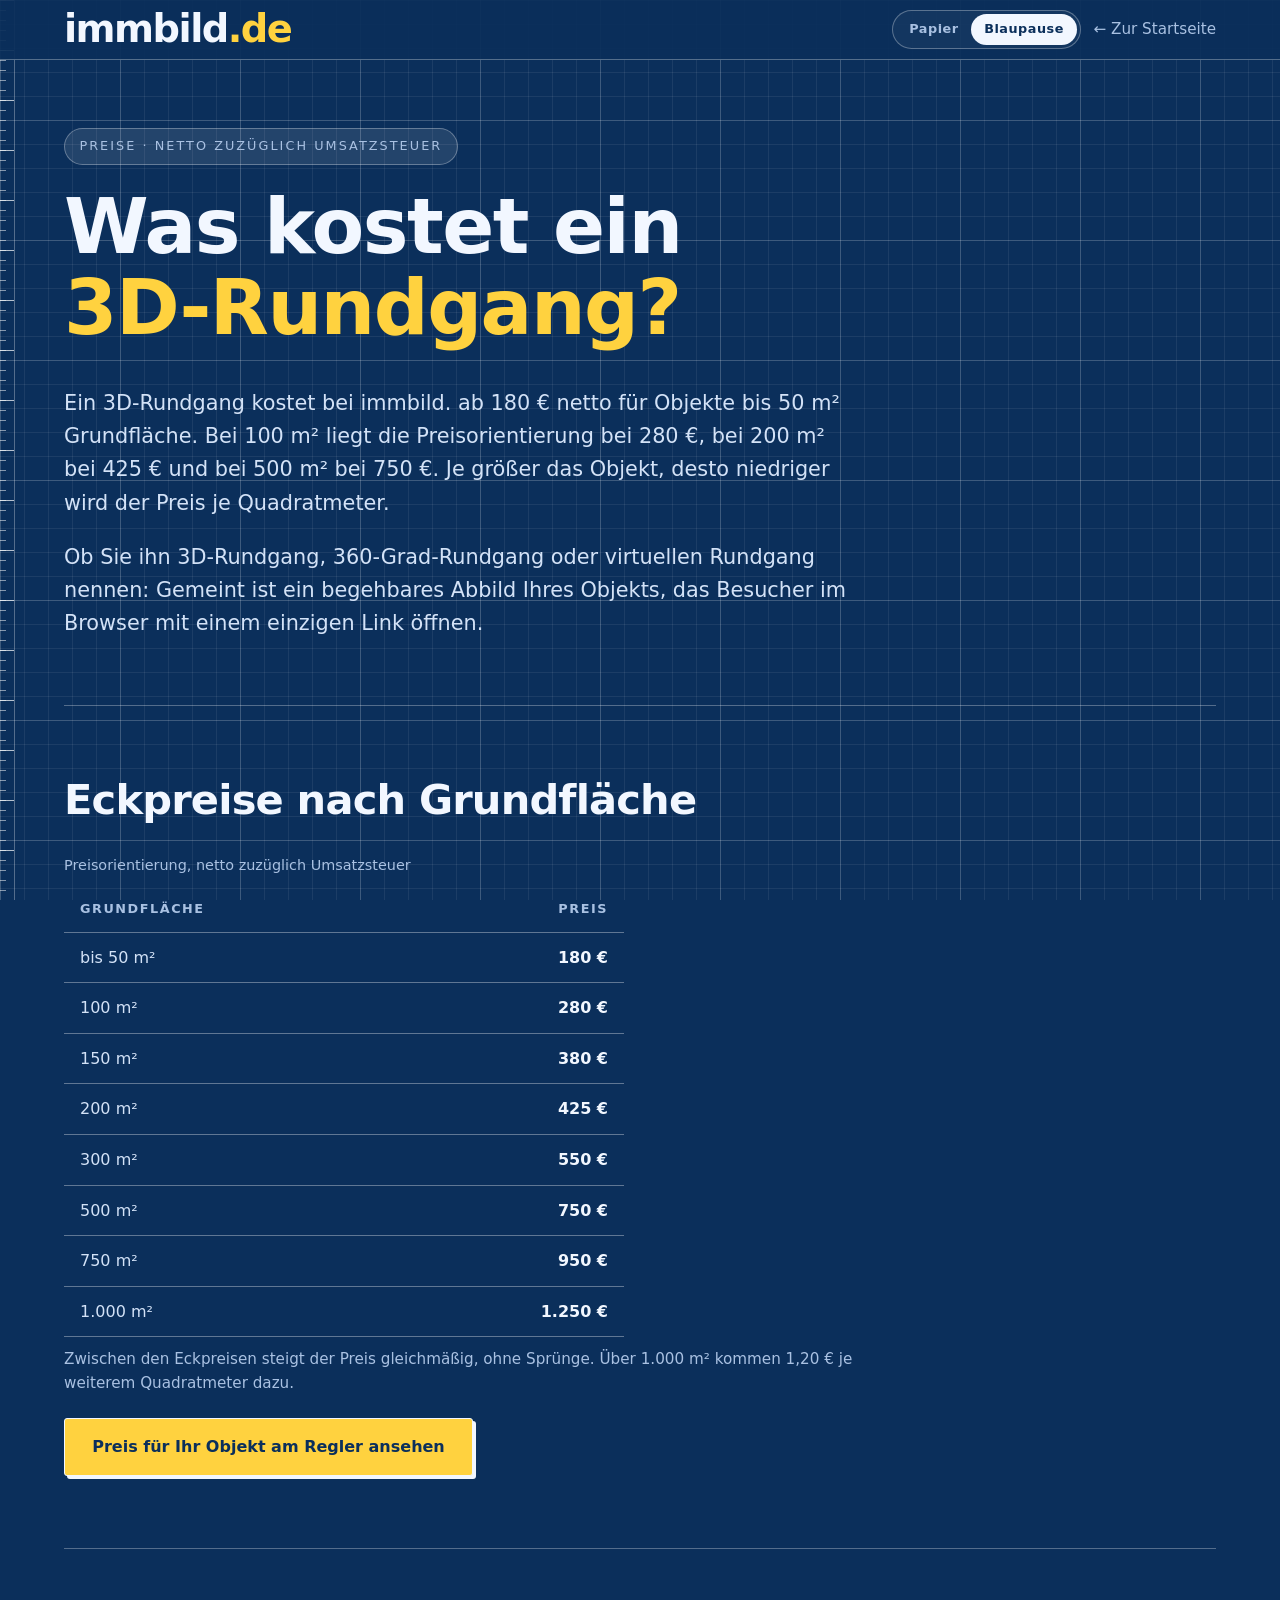
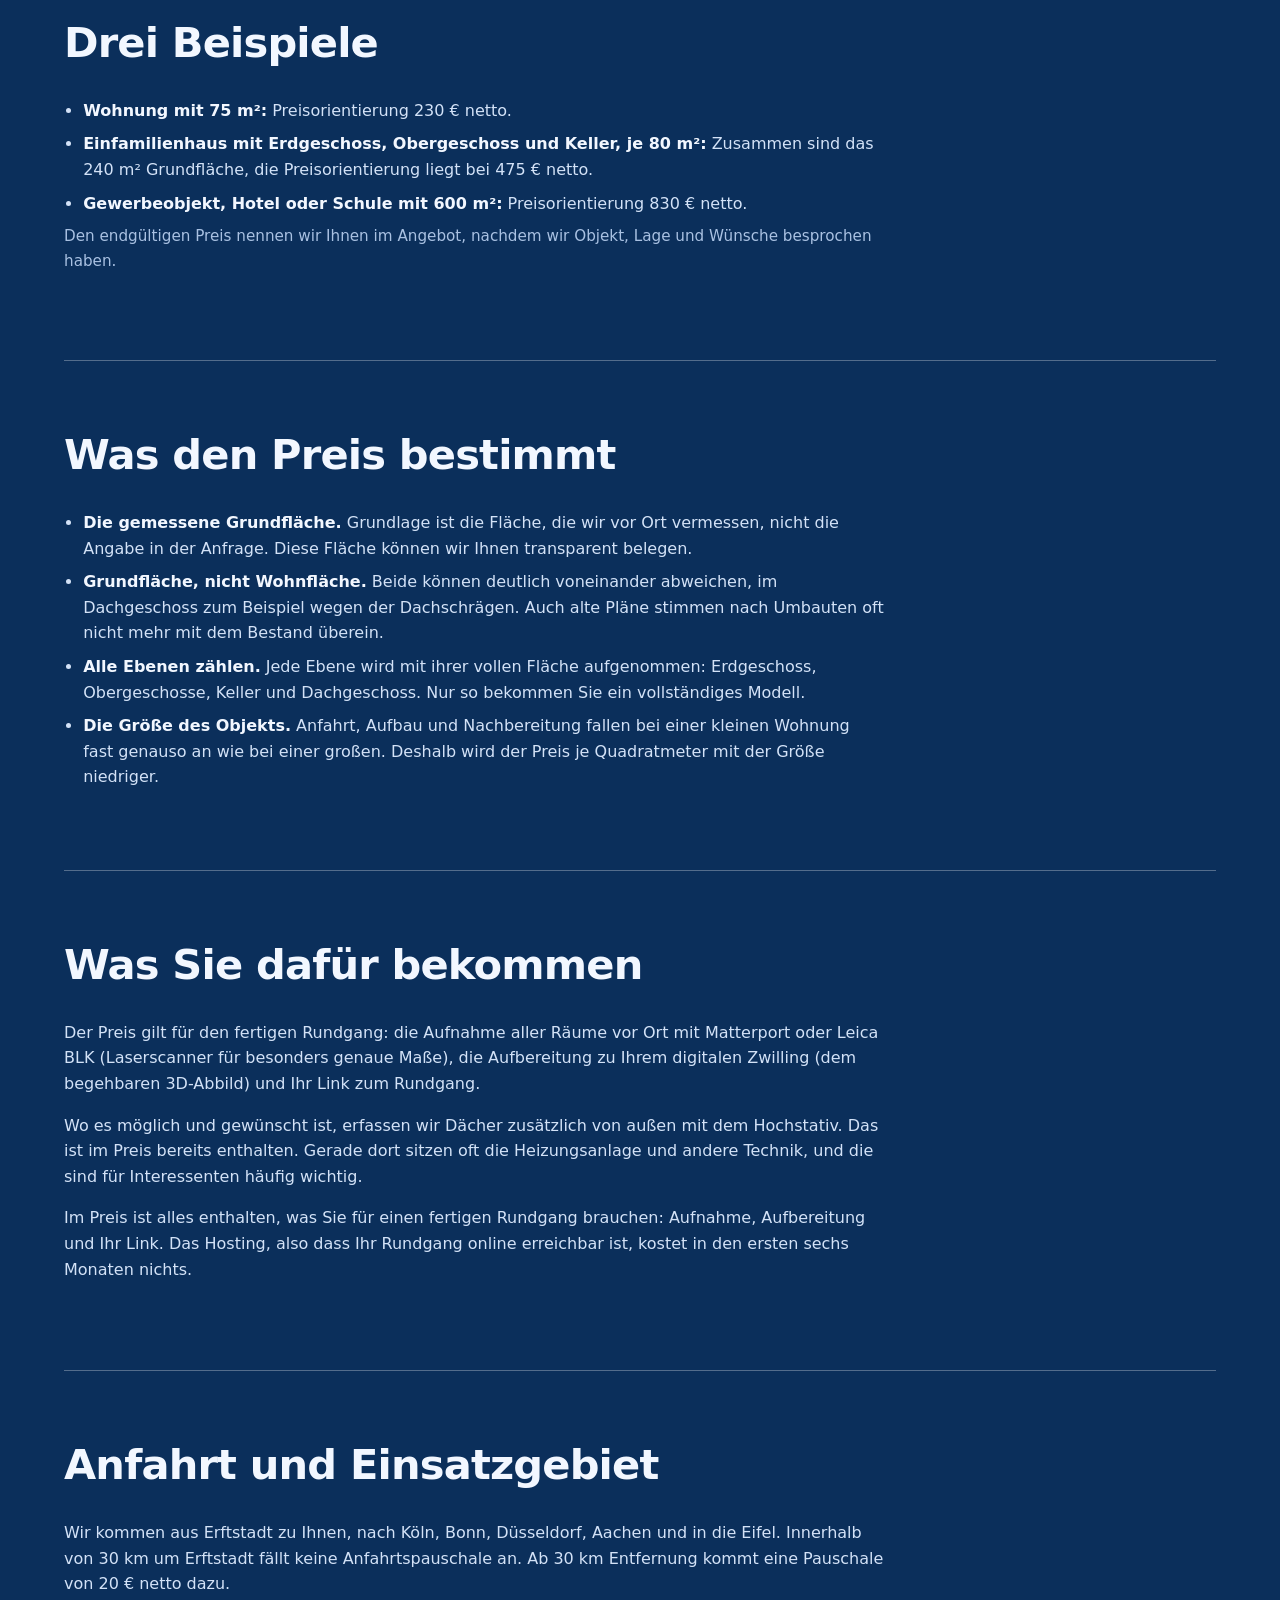
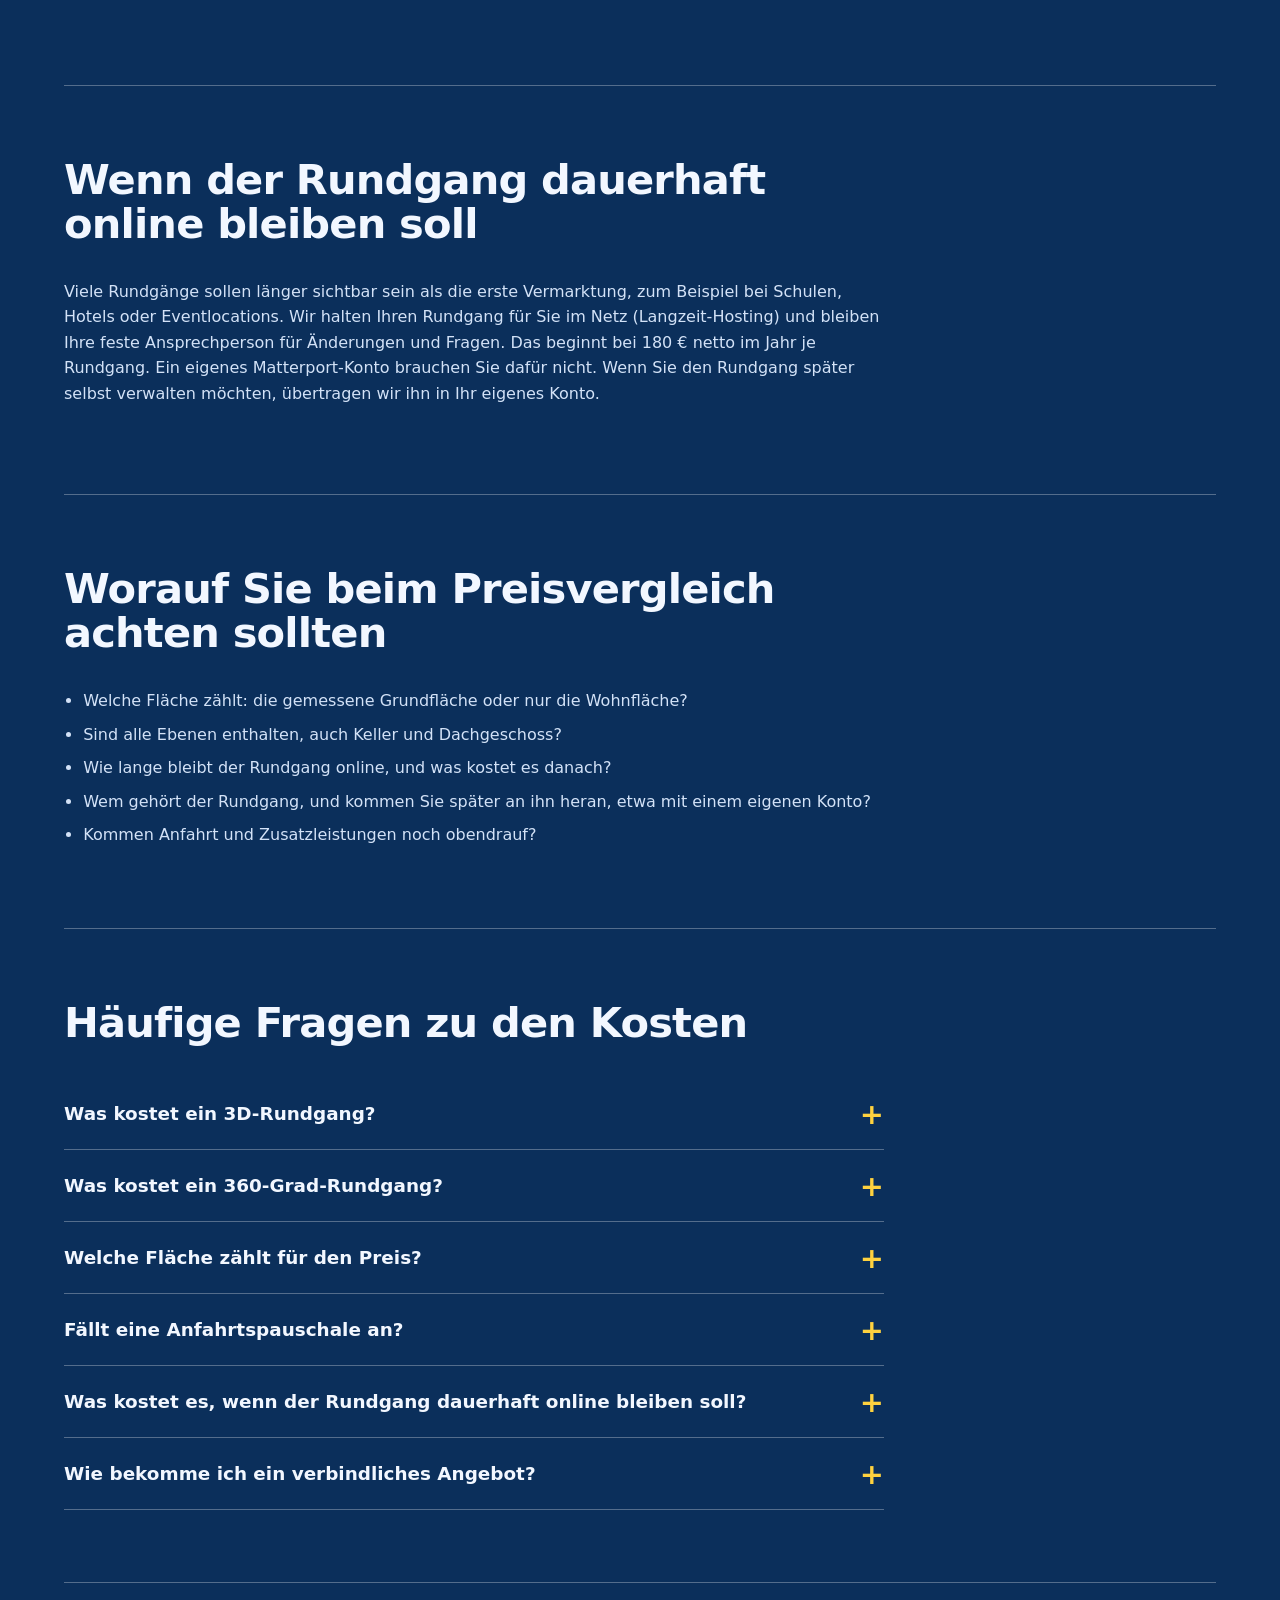
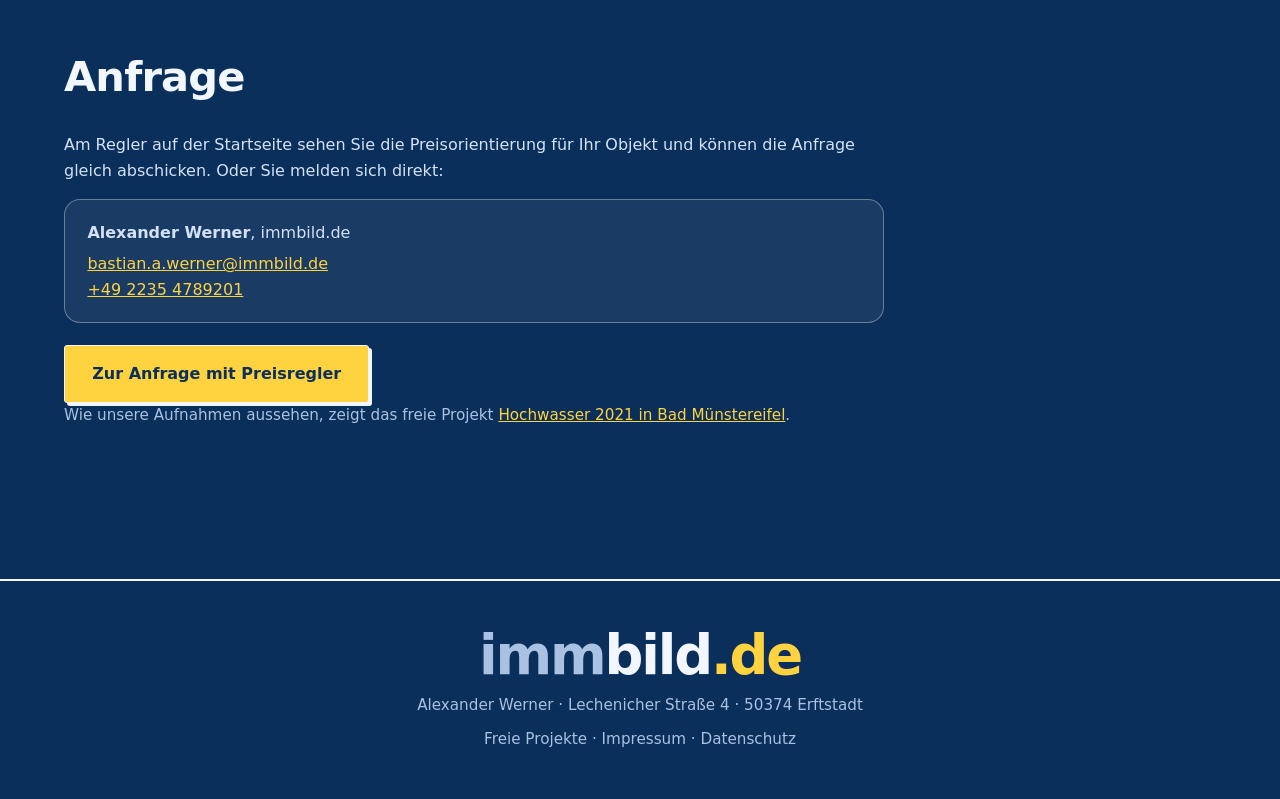
==== 3d-rundgang-kosten/index.html @ 6e01fde7 "Neue Seite: 3D-Rundgang Kosten [skip netlify]" ====
<!DOCTYPE html>
<html lang="de">
<head>
  <meta charset="utf-8">
  <meta name="viewport" content="width=device-width, initial-scale=1, viewport-fit=cover">
  <title>3D-Rundgang Kosten: Preise ab 180 € netto | immbild.</title>
  <meta name="description" content="Was kostet ein 3D-Rundgang? Preise ab 180 € netto für Objekte bis 50 m², Eckpreise bis 1.000 m², Anfahrt und Hosting. immbild. aus Erftstadt.">
  <meta name="theme-color" content="#f3f0e6">
  <link rel="canonical" href="https://immbild.de/3d-rundgang-kosten/">
  <meta property="og:url" content="https://immbild.de/3d-rundgang-kosten/">
  <meta property="og:title" content="immbild. – Was kostet ein 3D-Rundgang?">
  <meta property="og:description" content="Preise ab 180 € netto für Objekte bis 50 m², Eckpreise bis 1.000 m², Anfahrt und Hosting. immbild. aus Erftstadt.">
  <meta property="og:type" content="website">
  <meta property="og:locale" content="de_DE">
  <meta property="og:site_name" content="immbild.">
  <meta property="og:image" content="https://immbild.de/og-startseite.png">
  <meta property="og:image:width" content="1200">
  <meta property="og:image:height" content="630">
  <meta property="og:image:alt" content="immbild.de: Was kostet ein 3D-Rundgang? Preise und Eckpreise im Überblick">
  <meta name="twitter:card" content="summary_large_image">
  <meta name="twitter:title" content="immbild. – Was kostet ein 3D-Rundgang?">
  <meta name="twitter:description" content="Preise ab 180 € netto für Objekte bis 50 m², Eckpreise bis 1.000 m², Anfahrt und Hosting. immbild. aus Erftstadt.">
  <meta name="twitter:image" content="https://immbild.de/og-startseite.png">
  <link rel="icon" href="data:image/svg+xml,%3Csvg xmlns='http://www.w3.org/2000/svg' viewBox='0 0 32 32'%3E%3Crect width='32' height='32' rx='8' fill='%2307080a'/%3E%3Ccircle cx='16' cy='16' r='9' fill='none' stroke='%23f1d252' stroke-width='3'/%3E%3Cpath d='M16 10v6h5' fill='none' stroke='%23f1d252' stroke-width='3' stroke-linecap='round'/%3E%3C/svg%3E">
  <script>
/* Darstellung: tagsüber Papier, nachts Blaupause (nach der Sonne über Erftstadt), außer man hat selbst gewählt (gilt für diesen Besuch) */
(function(){var R=document.documentElement,S=null,mem=null;try{S=window.sessionStorage;S.getItem('look');}catch(e){S=null;}
function get(){var v=null;try{v=S?S.getItem('look'):mem;}catch(e){v=mem;}return(v==='papier'||v==='blaupause')?v:null;}
function set(v){mem=v;try{if(S)S.setItem('look',v);}catch(e){}}
function sun(d){d=d||new Date();var r=Math.PI/180,lat=50.83*r,lng=6.8,
n=Math.floor((Date.UTC(d.getUTCFullYear(),d.getUTCMonth(),d.getUTCDate())-Date.UTC(d.getUTCFullYear(),0,0))/864e5),g=2*Math.PI/365*(n-1),
eq=229.18*(0.000075+0.001868*Math.cos(g)-0.032077*Math.sin(g)-0.014615*Math.cos(2*g)-0.040849*Math.sin(2*g)),
dc=0.006918-0.399912*Math.cos(g)+0.070257*Math.sin(g)-0.006758*Math.cos(2*g)+0.000907*Math.sin(2*g)-0.002697*Math.cos(3*g)+0.00148*Math.sin(3*g),
ha=Math.acos(Math.cos(90.833*r)/(Math.cos(lat)*Math.cos(dc))-Math.tan(lat)*Math.tan(dc))/r,
noon=720-4*lng-eq,m=d.getUTCHours()*60+d.getUTCMinutes()+d.getUTCSeconds()/60;
return(m>=noon-4*ha&&m<noon+4*ha)?'papier':'blaupause';}
var q=new URLSearchParams(location.search).get('look');if(q==='nacht')q='blaupause';
if(q==='auto'){mem=null;try{if(S)S.removeItem('look');}catch(e){}}else if(q==='papier'||q==='blaupause')set(q);
window.immLook={sun:sun,manual:get,set:set};
R.dataset.look=get()||sun();})();
</script>
  <link rel="stylesheet" href="/style.css">
  <link rel="stylesheet" href="/freie-projekte/freie-projekte.css">
  <style>
    /* Kostenseite: Preistabelle, Beispiele */
    .kosten-table { width: 100%; max-width: 560px; border-collapse: collapse; margin: 1.2rem 0 .6rem; font-variant-numeric: tabular-nums; }
    .kosten-table caption { text-align: left; color: var(--muted); font-size: .9rem; padding-bottom: .6rem; }
    .kosten-table th, .kosten-table td { text-align: left; padding: .75rem 1rem; border-bottom: 1px solid var(--line); }
    .kosten-table thead th { color: var(--muted); font-size: .8rem; text-transform: uppercase; letter-spacing: .12em; font-weight: 600; }
    .kosten-table td:last-child, .kosten-table th:last-child { text-align: right; }
    .kosten-table tbody td:last-child { color: var(--ink); font-weight: 700; }
    .kosten-table tbody td:first-child { color: var(--text-2); }
    .fp-intro h1 .grad { white-space: nowrap; }
    .kosten-note { color: var(--muted) !important; font-size: .95rem; }
    .kosten-list { padding-left: 1.2rem; margin: .4rem 0 0; }
    .kosten-list li { margin: .5rem 0; }
    .kosten-list b { color: var(--ink); }
    .kosten-cta { display: flex; flex-wrap: wrap; gap: .8rem; margin: 1.4rem 0 0; }
    .fp-section .faq { max-width: 820px; }
    .fp-section .faq details p { color: var(--text-2); }
    html[data-look] .kosten-table th, html[data-look] .kosten-table td { border-color: rgba(var(--fg-rgb), .35); }
  </style>
  <script type="application/ld+json">
  {
    "@context": "https://schema.org",
    "@type": "Service",
    "name": "3D-Rundgang (Matterport, Leica BLK)",
    "serviceType": "3D-Rundgang",
    "provider": { "@id": "https://immbild.de/#firma" },
    "areaServed": ["Erftstadt", "Köln", "Bonn", "Düsseldorf", "Aachen", "Rhein-Erft-Kreis", "Kreis Euskirchen", "Eifel"],
    "offers": {
      "@type": "Offer",
      "priceCurrency": "EUR",
      "description": "Ab 180 € netto für Objekte bis 50 m² Grundfläche, Eckpreis 1.250 € bei 1.000 m²",
      "priceSpecification": {
        "@type": "PriceSpecification",
        "minPrice": 180,
        "priceCurrency": "EUR",
        "valueAddedTaxIncluded": false
      }
    }
  }
  </script>
</head>
<body>
<a class="skip" href="#main">Zum Inhalt springen</a>
<header class="site-header scrolled fp-header">
  <a class="logo" href="/" aria-label="immbild.de Startseite">imm<b>bild</b><i>.de</i></a>
  <div class="look" role="group" aria-label="Darstellung" title="Tagsüber Papier, nachts Blaupause – automatisch, bis Sie selbst wählen">
    <button type="button" data-look="papier" aria-pressed="true">Papier</button>
    <button type="button" data-look="blaupause" aria-pressed="false">Blaupause</button>
  </div>
  <a class="fp-back" href="/" aria-label="Zur Startseite">← <span>Zur Startseite</span></a>
</header>
<main id="main" class="fp-main">
  <div class="fp-intro">
    <p class="fp-badge">Preise · netto zuzüglich Umsatzsteuer</p>
    <h1>Was kostet ein <span class="grad">3D-Rundgang?</span></h1>
    <p class="fp-lead">Ein 3D-Rundgang kostet bei immbild. ab 180&nbsp;€ netto für Objekte bis 50&nbsp;m² Grundfläche. Bei 100&nbsp;m² liegt die Preisorientierung bei 280&nbsp;€, bei 200&nbsp;m² bei 425&nbsp;€ und bei 500&nbsp;m² bei 750&nbsp;€. Je größer das Objekt, desto niedriger wird der Preis je Quadratmeter.</p>
    <p class="fp-lead">Ob Sie ihn 3D-Rundgang, 360-Grad-Rundgang oder virtuellen Rundgang nennen: Gemeint ist ein begehbares Abbild Ihres Objekts, das Besucher im Browser mit einem einzigen Link öffnen.</p>
  </div>

  <section class="fp-section" aria-labelledby="h-eckpreise">
    <h2 id="h-eckpreise">Eckpreise nach Grundfläche</h2>
    <table class="kosten-table">
      <caption>Preisorientierung, netto zuzüglich Umsatzsteuer</caption>
      <thead><tr><th scope="col">Grundfläche</th><th scope="col">Preis</th></tr></thead>
      <tbody>
        <tr><td>bis 50&nbsp;m²</td><td>180&nbsp;€</td></tr>
        <tr><td>100&nbsp;m²</td><td>280&nbsp;€</td></tr>
        <tr><td>150&nbsp;m²</td><td>380&nbsp;€</td></tr>
        <tr><td>200&nbsp;m²</td><td>425&nbsp;€</td></tr>
        <tr><td>300&nbsp;m²</td><td>550&nbsp;€</td></tr>
        <tr><td>500&nbsp;m²</td><td>750&nbsp;€</td></tr>
        <tr><td>750&nbsp;m²</td><td>950&nbsp;€</td></tr>
        <tr><td>1.000&nbsp;m²</td><td>1.250&nbsp;€</td></tr>
      </tbody>
    </table>
    <p class="kosten-note">Zwischen den Eckpreisen steigt der Preis gleichmäßig, ohne Sprünge. Über 1.000&nbsp;m² kommen 1,20&nbsp;€ je weiterem Quadratmeter dazu.</p>
    <div class="kosten-cta">
      <a class="btn" href="/#anfrage">Preis für Ihr Objekt am Regler ansehen</a>
    </div>
  </section>

  <section class="fp-section" aria-labelledby="h-beispiele">
    <h2 id="h-beispiele">Drei Beispiele</h2>
    <ul class="kosten-list">
      <li><b>Wohnung mit 75&nbsp;m²:</b> Preisorientierung 230&nbsp;€ netto.</li>
      <li><b>Einfamilienhaus mit Erdgeschoss, Obergeschoss und Keller, je 80&nbsp;m²:</b> Zusammen sind das 240&nbsp;m² Grundfläche, die Preisorientierung liegt bei 475&nbsp;€ netto.</li>
      <li><b>Gewerbeobjekt, Hotel oder Schule mit 600&nbsp;m²:</b> Preisorientierung 830&nbsp;€ netto.</li>
    </ul>
    <p class="kosten-note">Den endgültigen Preis nennen wir Ihnen im Angebot, nachdem wir Objekt, Lage und Wünsche besprochen haben.</p>
  </section>

  <section class="fp-section" aria-labelledby="h-preis">
    <h2 id="h-preis">Was den Preis bestimmt</h2>
    <ul class="kosten-list">
      <li><b>Die gemessene Grundfläche.</b> Grundlage ist die Fläche, die wir vor Ort vermessen, nicht die Angabe in der Anfrage. Diese Fläche können wir Ihnen transparent belegen.</li>
      <li><b>Grundfläche, nicht Wohnfläche.</b> Beide können deutlich voneinander abweichen, im Dachgeschoss zum Beispiel wegen der Dachschrägen. Auch alte Pläne stimmen nach Umbauten oft nicht mehr mit dem Bestand überein.</li>
      <li><b>Alle Ebenen zählen.</b> Jede Ebene wird mit ihrer vollen Fläche aufgenommen: Erdgeschoss, Obergeschosse, Keller und Dachgeschoss. Nur so bekommen Sie ein vollständiges Modell.</li>
      <li><b>Die Größe des Objekts.</b> Anfahrt, Aufbau und Nachbereitung fallen bei einer kleinen Wohnung fast genauso an wie bei einer großen. Deshalb wird der Preis je Quadratmeter mit der Größe niedriger.</li>
    </ul>
  </section>

  <section class="fp-section" aria-labelledby="h-leistung">
    <h2 id="h-leistung">Was Sie dafür bekommen</h2>
    <p>Der Preis gilt für den fertigen Rundgang: die Aufnahme aller Räume vor Ort mit Matterport oder Leica BLK (Laserscanner für besonders genaue Maße), die Aufbereitung zu Ihrem digitalen Zwilling (dem begehbaren 3D-Abbild) und Ihr Link zum Rundgang.</p>
    <p>Wo es möglich und gewünscht ist, erfassen wir Dächer zusätzlich von außen mit dem Hochstativ. Das ist im Preis bereits enthalten. Gerade dort sitzen oft die Heizungsanlage und andere Technik, und die sind für Interessenten häufig wichtig.</p>
    <p>Im Preis ist alles enthalten, was Sie für einen fertigen Rundgang brauchen: Aufnahme, Aufbereitung und Ihr Link. Das Hosting, also dass Ihr Rundgang online erreichbar ist, kostet in den ersten sechs Monaten nichts.</p>
  </section>

  <section class="fp-section" aria-labelledby="h-anfahrt">
    <h2 id="h-anfahrt">Anfahrt und Einsatzgebiet</h2>
    <p>Wir kommen aus Erftstadt zu Ihnen, nach Köln, Bonn, Düsseldorf, Aachen und in die Eifel. Innerhalb von 30 km um Erftstadt fällt keine Anfahrtspauschale an. Ab 30 km Entfernung kommt eine Pauschale von 20&nbsp;€ netto dazu.</p>
  </section>

  <section class="fp-section" aria-labelledby="h-hosting">
    <h2 id="h-hosting">Wenn der Rundgang dauerhaft online bleiben soll</h2>
    <p>Viele Rundgänge sollen länger sichtbar sein als die erste Vermarktung, zum Beispiel bei Schulen, Hotels oder Eventlocations. Wir halten Ihren Rundgang für Sie im Netz (Langzeit-Hosting) und bleiben Ihre feste Ansprechperson für Änderungen und Fragen. Das beginnt bei 180&nbsp;€ netto im Jahr je Rundgang. Ein eigenes Matterport-Konto brauchen Sie dafür nicht. Wenn Sie den Rundgang später selbst verwalten möchten, übertragen wir ihn in Ihr eigenes Konto.</p>
  </section>

  <section class="fp-section" aria-labelledby="h-vergleich">
    <h2 id="h-vergleich">Worauf Sie beim Preisvergleich achten sollten</h2>
    <ul class="kosten-list">
      <li>Welche Fläche zählt: die gemessene Grundfläche oder nur die Wohnfläche?</li>
      <li>Sind alle Ebenen enthalten, auch Keller und Dachgeschoss?</li>
      <li>Wie lange bleibt der Rundgang online, und was kostet es danach?</li>
      <li>Wem gehört der Rundgang, und kommen Sie später an ihn heran, etwa mit einem eigenen Konto?</li>
      <li>Kommen Anfahrt und Zusatzleistungen noch obendrauf?</li>
    </ul>
  </section>

  <section class="fp-section" aria-labelledby="h-fragen">
    <h2 id="h-fragen">Häufige Fragen zu den Kosten</h2>
    <div class="faq">
      <details><summary>Was kostet ein 3D-Rundgang?</summary><p>Ab 180&nbsp;€ netto für Objekte bis 50&nbsp;m² Grundfläche. Bei 100&nbsp;m² liegt die Preisorientierung bei 280&nbsp;€, bei 200&nbsp;m² bei 425&nbsp;€, bei 500&nbsp;m² bei 750&nbsp;€ und bei 1.000&nbsp;m² bei 1.250&nbsp;€. Alle Preise netto zuzüglich Umsatzsteuer.</p></details>
      <details><summary>Was kostet ein 360-Grad-Rundgang?</summary><p>Unsere Rundgänge sind begehbare 3D-Abbilder, die Sie Raum für Raum erkunden und in denen Sie den Blick um 360 Grad drehen können. Der Preis richtet sich nach der Grundfläche, siehe die Tabelle oben.</p></details>
      <details><summary>Welche Fläche zählt für den Preis?</summary><p>Die Grundfläche, die wir bei der Vermessung vor Ort messen, über alle Ebenen. Sie weicht oft von der Wohnfläche ab, im Dachgeschoss zum Beispiel wegen der Dachschrägen.</p></details>
      <details><summary>Fällt eine Anfahrtspauschale an?</summary><p>Innerhalb von 30 km um Erftstadt nicht. Ab 30 km Entfernung kommt eine Pauschale von 20&nbsp;€ netto dazu.</p></details>
      <details><summary>Was kostet es, wenn der Rundgang dauerhaft online bleiben soll?</summary><p>Das Langzeit-Hosting beginnt bei 180&nbsp;€ netto im Jahr je Rundgang. Alles Weitere, etwa eine eigene Einstiegsseite, Änderungen im Jahr oder mehrjährige Laufzeiten, besprechen wir persönlich und vereinbaren es mit Ihnen.</p></details>
      <details><summary>Wie bekomme ich ein verbindliches Angebot?</summary><p>Schildern Sie uns Objekt, Lage und Ziel, gerne mit Fotos oder Plänen im Anhang. Wir besprechen mit Ihnen Umfang und Termin, der endgültige Preis steht dann in unserem Angebot.</p></details>
    </div>
  </section>

  <section class="fp-section" aria-labelledby="h-anfrage">
    <h2 id="h-anfrage">Anfrage</h2>
    <p>Am Regler auf der Startseite sehen Sie die Preisorientierung für Ihr Objekt und können die Anfrage gleich abschicken. Oder Sie melden sich direkt:</p>
    <div class="fp-contact">
      <p><b>Alexander Werner</b>, immbild.de</p>
      <p><a href="mailto:bastian.a.werner@immbild.de">bastian.a.werner@immbild.de</a><br><a href="tel:+4922354789201">+49 2235 4789201</a></p>
    </div>
    <div class="kosten-cta">
      <a class="btn" href="/#anfrage">Zur Anfrage mit Preisregler</a>
    </div>
    <p class="kosten-note">Wie unsere Aufnahmen aussehen, zeigt das freie Projekt <a href="/freie-projekte/hochwasser-2021/">Hochwasser 2021 in Bad Münstereifel</a>.</p>
  </section>
</main>
<footer class="site-footer">
  <a class="logo" href="/">imm<b>bild</b><i>.de</i></a>
  <p>Alexander Werner · Lechenicher Straße 4 · 50374 Erftstadt</p>
  <p><a href="/freie-projekte/">Freie Projekte</a> · <a href="/impressum.html">Impressum</a> · <a href="/datenschutz.html">Datenschutz</a></p>
</footer>
<script src="/freie-projekte/freie-projekte.js"></script>
<script src="/tracker.js" defer></script>
</body>
</html>
---- style.css ----
:root {
  /* Ein gemeinsamer Seitenrand für alles: Kopf, Hero, alle Rubriken, Fußleiste (Inhalt höchstens 1320 px breit, mittig) */
  --pad: clamp(1.2rem, 5vw, 4rem);
  --edge: max(var(--pad), calc((100% - 1320px) / 2 + var(--pad)));
  --gold-rgb: 241, 210, 82; --bg-rgb: 7, 8, 10; --fg-rgb: 255, 255, 255; --cyan-rgb: 93, 224, 230;
  --text-2: #cfcdc4; --on-accent: #101010; --stage: #000; --field: rgba(0, 0, 0, .35);
  --bg: #07080a;
  --bg-2: #0d0f12;
  --card: rgba(255, 255, 255, .04);
  --line: rgba(255, 255, 255, .1);
  --ink: #f3f1ea;
  --muted: #9a9a94;
  --gold: #f1d252;
  --gold-2: #ffb94a;
  --cyan: #5de0e6;
  --radius: 22px;
  --ease: cubic-bezier(.2, .7, .2, 1);
  color-scheme: dark;
}
* { box-sizing: border-box; }
html { scroll-behavior: smooth; scroll-padding-top: 80px; overflow-x: clip; }
body {
  margin: 0; background: var(--bg); color: var(--ink);
  font-family: "SF Pro Display", "Inter", "Segoe UI Variable", "Segoe UI", system-ui, -apple-system, sans-serif;
  line-height: 1.6; -webkit-font-smoothing: antialiased;
}
img, svg, canvas { display: block; max-width: 100%; }
a { color: inherit; }
h1, h2, h3 { margin: 0 0 .5em; line-height: 1.05; letter-spacing: -.02em; font-weight: 700; }
h1 { font-size: clamp(2.7rem, 8.2vw, 6.6rem); }
h2 { font-size: clamp(2rem, 5vw, 3.8rem); }
h3 { font-size: 1.35rem; }
p { margin: 0 0 1em; }
.grad { background: linear-gradient(100deg, var(--gold), var(--gold-2) 55%, var(--cyan)); -webkit-background-clip: text; background-clip: text; color: transparent; }
.skip { position: absolute; left: -999px; top: 8px; background: var(--gold); color: #000; padding: .5rem 1rem; border-radius: 8px; z-index: 100; }
.skip:focus { left: 8px; }
:focus-visible { outline: 2px solid var(--gold); outline-offset: 3px; }

.cursor-glow { position: fixed; z-index: 0; width: 520px; height: 520px; border-radius: 50%; pointer-events: none; left: 0; top: 0;
  background: radial-gradient(circle, rgba(var(--gold-rgb), .10), transparent 65%); transform: translate(-50%, -50%); transition: opacity .3s; opacity: 0; }

/* Header */
.site-header { position: fixed; inset: 0 0 auto 0; z-index: 50; display: flex; align-items: center; justify-content: space-between;
  padding: 1rem var(--edge); transition: background .3s, padding .3s, backdrop-filter .3s; }
.site-header.scrolled { background: rgba(var(--bg-rgb), .94); border-bottom: 1px solid var(--line); padding-block: .6rem; }
.logo { font-size: clamp(1.55rem, 6.2vw, 3.4rem); font-weight: 800; letter-spacing: -.04em; text-decoration: none; line-height: 1; transition: font-size .25s ease; }
.site-header.scrolled .logo { font-size: clamp(1.5rem, 5.5vw, 2.4rem); }
.logo b { color: var(--ink); } .logo i { color: var(--gold); font-style: normal; }
nav { display: flex; align-items: center; gap: 1.6rem; }
nav a { text-decoration: none; color: var(--muted); font-weight: 500; font-size: .95rem; transition: color .2s; }
nav a:hover { color: var(--ink); }
.nav-toggle { display: none; background: none; border: 0; width: 44px; height: 44px; position: relative; cursor: pointer; }
.nav-toggle span { position: absolute; left: 10px; right: 10px; height: 2px; background: var(--ink); transition: transform .3s; }
.nav-toggle span:first-child { top: 16px; } .nav-toggle span:last-child { top: 26px; }
.nav-toggle[aria-expanded="true"] span:first-child { transform: translateY(5px) rotate(45deg); }
.nav-toggle[aria-expanded="true"] span:last-child { transform: translateY(-5px) rotate(-45deg); }

/* Buttons */
.btn { display: inline-flex; align-items: center; justify-content: center; gap: .5rem; padding: .95rem 1.7rem; border-radius: 999px; border: 1px solid transparent;
  background: linear-gradient(100deg, var(--gold), var(--gold-2)); color: var(--on-accent) !important; font-weight: 700; font-size: 1rem; text-decoration: none; cursor: pointer;
  box-shadow: 0 0 0 0 rgba(var(--gold-rgb), .5); transition: box-shadow .3s, transform .2s; will-change: transform; }
.btn:hover { box-shadow: 0 10px 40px -8px rgba(var(--gold-rgb), .55); }
.btn.ghost { background: transparent; color: var(--ink) !important; border-color: var(--line); }
.btn.ghost:hover { border-color: var(--gold); box-shadow: none; }
.btn-sm { padding: .5rem 1.15rem; font-size: .9rem; color: var(--on-accent) !important; }
nav a.btn { color: var(--on-accent); }

/* Hero */
/* Der Hero ist eine lange Strecke; die Bühne bleibt oben stehen, während man hindurchscrollt. Scrollen zoomt ins Haus. */
.hero { position: relative; height: 250svh; }
.hero-stage { position: sticky; top: 0; height: 100svh; min-height: 520px; display: grid; align-items: center; overflow: hidden; isolation: isolate; }
#cloud { position: absolute; inset: 0; width: 100%; height: 100%; z-index: -2; }
.hero-vignette { position: absolute; inset: 0; z-index: -1; background:
  radial-gradient(ellipse at 30% 50%, rgba(var(--bg-rgb), .85) 0%, rgba(var(--bg-rgb), .35) 55%, transparent 80%),
  linear-gradient(to bottom, rgba(var(--bg-rgb), .5), transparent 25%, transparent 70%, var(--bg)); }
.hero-stage { user-select: none; -webkit-user-select: none; touch-action: pan-y; cursor: grab; }
.hero-stage a, .hero-stage button { cursor: pointer; }
.hero-inner { transition: opacity .5s; }
.hero.zoomed .hero-inner { opacity: .22; }
.cloud-ctrl { position: absolute; right: calc(var(--edge) + 216px); bottom: 2.4rem; z-index: 2; display: flex; align-items: center; gap: .5rem; }
.cloud-ctrl button { width: 42px; height: 42px; border-radius: 50%; border: 1px solid var(--line); background: rgba(var(--bg-rgb), .82); color: var(--ink); font-size: 1.3rem; line-height: 1; cursor: pointer; transition: border-color .2s, transform .2s; }
.cloud-ctrl button:hover { border-color: var(--gold); transform: scale(1.08); }
.cloud-tip { font-family: ui-monospace, "SF Mono", Menlo, monospace; font-size: .75rem; color: var(--muted); margin-right: .5rem; transition: opacity .6s; }
.cloud-tip.used { opacity: 0; }
.hero-inner { padding: 7rem var(--edge) 5rem; max-width: none; }
.eyebrow { display: inline-flex; align-items: center; gap: .6rem; font-size: .8rem; text-transform: uppercase; letter-spacing: .16em; color: var(--muted); margin-bottom: 1.6rem; padding: .45rem .9rem; border: 1px solid var(--line); border-radius: 999px; background: rgba(var(--fg-rgb), .03); }
.dot { width: 8px; height: 8px; border-radius: 50%; background: var(--gold); box-shadow: 0 0 12px var(--gold); animation: blink 2s infinite; }
@keyframes blink { 50% { opacity: .3; } }
.hero-lead { font-size: clamp(1.05rem, 2vw, 1.35rem); color: var(--text-2); max-width: 38em; margin: 1.6rem 0 2.2rem; }
.hero-cta { display: flex; flex-wrap: wrap; gap: .9rem; }
.hud { position: absolute; right: var(--edge); bottom: 2.4rem; width: 200px; font-family: ui-monospace, "SF Mono", Menlo, monospace; font-size: .8rem; color: var(--gold); padding: 1rem; border: 1px solid var(--line); border-radius: 14px; background: rgba(var(--bg-rgb), .82); }
.hud-row { display: flex; gap: .5rem; align-items: baseline; } .hud-row b { font-size: 1.8rem; color: var(--ink); } .hud-row.small b { font-size: .9rem; }
.hud-bar { height: 3px; background: var(--line); margin: .5rem 0 .7rem; border-radius: 3px; overflow: hidden; } .hud-bar i { display: block; height: 100%; width: 0; background: linear-gradient(90deg, var(--gold), var(--cyan)); }
.scroll-hint { position: absolute; left: 50%; bottom: 1.2rem; width: 26px; height: 42px; border: 2px solid var(--line); border-radius: 14px; transform: translateX(-50%); }
.cloud-ctrl .scroll-hint { position: relative; left: auto; bottom: auto; transform: none; flex: none; margin: 0 .35rem 0 -.1rem; }      /* sitzt jetzt in der Leiste, zwischen Papier/Blaupause und den vier Ansichten */
.scroll-hint span { position: absolute; left: 50%; top: 8px; width: 4px; height: 8px; margin-left: -2px; border-radius: 2px; background: var(--gold); animation: wheel 1.8s infinite; }
@keyframes wheel { to { transform: translateY(14px); opacity: 0; } }

/* Marquee */
.marquee { overflow: hidden; border-block: 1px solid var(--line); background: var(--bg-2); padding: 1.1rem 0; }
.marquee-track { display: flex; gap: 3rem; width: max-content; animation: scroll 38s linear infinite; }
.marquee span { font-size: 1.4rem; font-weight: 600; color: transparent; -webkit-text-stroke: 1px rgba(var(--fg-rgb), .35); white-space: nowrap; }
.marquee span::after { content: "◆"; color: var(--gold); -webkit-text-stroke: 0; margin-left: 3rem; font-size: .8rem; vertical-align: middle; }
@keyframes scroll { to { transform: translateX(-50%); } }

/* Stats */
.stats { display: grid; grid-template-columns: repeat(auto-fit, minmax(200px, 1fr)); gap: 1px; background: var(--line); border-bottom: 1px solid var(--line); }
.stat { background: var(--bg); padding: 2.4rem clamp(1rem, 3vw, 2.4rem); }
.stat b { display: block; font-size: clamp(2.6rem, 5vw, 4rem); line-height: 1; letter-spacing: -.04em; background: linear-gradient(120deg, var(--ink), var(--gold)); -webkit-background-clip: text; background-clip: text; color: transparent; }
.stat small { color: var(--muted); font-size: .95rem; }

/* Blocks */
.block { position: relative; padding: clamp(4rem, 9vw, 8rem) clamp(1.2rem, 5vw, 4rem); max-width: 1320px; margin: 0 auto; }
.block.alt { max-width: none; padding-inline: var(--edge); background: linear-gradient(180deg, var(--bg-2), var(--bg)); }
.block.alt > * { max-width: none; margin-inline: auto; }
.head { max-width: 800px; margin-bottom: 3rem; }
.kicker { font-family: ui-monospace, "SF Mono", Menlo, monospace; font-size: .8rem; letter-spacing: .14em; text-transform: uppercase; color: var(--gold); }
.sub { color: var(--muted); font-size: 1.15rem; max-width: 40em; }

/* Viewer */
.viewer-tabs { display: grid; grid-template-columns: repeat(auto-fit, minmax(240px, 1fr)); gap: .8rem; margin-bottom: 1rem; }
.vt { text-align: left; padding: 1rem 1.2rem; border-radius: 16px; border: 1px solid var(--line); background: var(--card); color: var(--ink); cursor: pointer; font: inherit; transition: border-color .2s, background .2s; }
.vt b { display: block; } .vt small { color: var(--muted); }
.vt.active, .vt:hover { border-color: var(--gold); background: rgba(var(--gold-rgb), .06); }
.viewer-stage { position: relative; aspect-ratio: 16 / 9; border-radius: var(--radius); overflow: hidden; border: 1px solid var(--line); background: var(--stage); box-shadow: 0 40px 100px -30px rgba(var(--gold-rgb), .18); }
.viewer-stage iframe, .poster { position: absolute; inset: 0; width: 100%; height: 100%; border: 0; }
.viewer-stage iframe[hidden] { display: none; }
.poster img { position: absolute; inset: 0; width: 100%; height: 100%; object-fit: cover; }
.poster::after { content: ''; position: absolute; inset: 0; pointer-events: none; background: linear-gradient(180deg, rgba(0,0,0,.18), rgba(0,0,0,.04) 38%, rgba(0,0,0,.72)); }
.poster-ui { z-index: 1; } .poster-title, .poster-note { color: #fff; text-shadow: 0 1px 12px rgba(0,0,0,.55); } .poster-note { opacity: .88; }
.dollhouse { animation: float 6s ease-in-out infinite; transform-origin: 400px 230px; }
@keyframes float { 50% { transform: translateY(-10px) scale(1.03); } }
.poster-ui { position: absolute; inset: 0; display: grid; place-content: center; justify-items: center; text-align: center; gap: .6rem; padding: 1rem; }
.chip { position: absolute; top: 1rem; left: 1rem; font-size: .75rem; letter-spacing: .12em; padding: .35rem .8rem; border-radius: 999px; background: rgba(0, 0, 0, .6); border: 1px solid var(--line); }
.chip.live i { display: inline-block; width: 7px; height: 7px; border-radius: 50%; background: #ff4b4b; margin-right: .4rem; animation: blink 1.4s infinite; }
.play { width: 92px; height: 92px; border-radius: 50%; border: 0; cursor: pointer; display: grid; place-items: center; color: var(--on-accent); background: linear-gradient(120deg, var(--gold), var(--gold-2)); box-shadow: 0 0 0 0 rgba(var(--gold-rgb), .6); animation: ring 2.4s infinite; }
@keyframes ring { 70% { box-shadow: 0 0 0 28px rgba(var(--gold-rgb), 0); } 100% { box-shadow: 0 0 0 0 rgba(var(--gold-rgb), 0); } }
.poster-title { font-size: clamp(1.2rem, 3vw, 2rem); font-weight: 700; margin: .8rem 0 0; }
.poster-note { font-size: .78rem; color: var(--muted); max-width: 34em; margin: 0; }
.corner { position: absolute; width: 22px; height: 22px; border: 2px solid var(--gold); pointer-events: none; }
.corner.tl { top: 10px; left: 10px; border-right: 0; border-bottom: 0; } .corner.tr { top: 10px; right: 10px; border-left: 0; border-bottom: 0; }
.corner.bl { bottom: 10px; left: 10px; border-right: 0; border-top: 0; } .corner.br { bottom: 10px; right: 10px; border-left: 0; border-top: 0; }
.hint { color: var(--muted); font-size: .9rem; margin-top: .9rem; max-width: 62em; } .hint b { color: var(--ink); }

/* Bento */
.bento { display: grid; grid-template-columns: repeat(4, 1fr); gap: 1rem; }
.tile { position: relative; overflow: hidden; padding: 2rem; border-radius: var(--radius); background: var(--card); border: 1px solid var(--line); transition: border-color .3s, transform .3s var(--ease); transform-style: preserve-3d; }
.tile:hover { border-color: rgba(var(--gold-rgb), .5); }
.tile::before { content: ""; position: absolute; inset: 0; background: radial-gradient(500px circle at var(--mx, 50%) var(--my, 0%), rgba(var(--gold-rgb), .10), transparent 45%); opacity: 0; transition: opacity .3s; pointer-events: none; }
.tile:hover::before { opacity: 1; }
.tile.big { grid-column: span 2; } .tile.wide { grid-column: 1 / -1; }   /* ohne Zeichnung braucht die große Kachel keine zwei Reihen mehr */
.tile.band { grid-column: 1 / -1; display: grid; grid-template-columns: minmax(0, .8fr) minmax(0, 1.4fr); gap: clamp(1.2rem, 3vw, 3rem); align-items: center; padding: clamp(1.4rem, 3vw, 2.4rem); }
.band-text p + p { margin-top: 1rem; }
.band-note { display: flex; flex-direction: column; gap: .3rem; font-family: ui-monospace, "SF Mono", Menlo, monospace; font-size: .76rem; letter-spacing: .04em; }
#wmCap { color: var(--gold); text-transform: uppercase; min-height: 1.2em; } .band-hint { color: var(--muted); }
.band-art { min-width: 0; --wm-ink: var(--ink); --wm-gold: var(--gold); --wm-cyan: var(--cyan); }
.band-art canvas { display: block; width: 100%; aspect-ratio: 16 / 10; cursor: grab; } .band-art canvas:active { cursor: grabbing; } .band-art canvas:focus-visible { outline: 2px solid var(--gold); outline-offset: 2px; }
@media (max-width: 760px) { .tile.band { grid-template-columns: minmax(0, 1fr); } .band-art canvas { aspect-ratio: 4 / 3; } }
.tile p { color: var(--muted); margin: 0; }
.tile h3, .device h3 { hyphens: auto; overflow-wrap: break-word; }
@media (max-width: 1200px) {
  .bento { grid-template-columns: repeat(2, 1fr); } .tile.big { grid-column: span 2; grid-row: auto; } .tile.wide { grid-column: span 2; }
}
.num { font-family: ui-monospace, Menlo, monospace; color: var(--gold); font-size: .85rem; display: block; margin-bottom: 1.4rem; }

/* Who */
.who { display: grid; grid-template-columns: minmax(220px, 300px) 1fr; gap: 2rem; align-items: start; }
.who-tabs { display: grid; gap: .5rem; }
.wt { text-align: left; padding: .9rem 1.2rem; border-radius: 14px; background: transparent; color: var(--muted); border: 1px solid var(--line); font: inherit; font-weight: 600; cursor: pointer; transition: all .2s; }
.wt.active, .wt:hover { color: var(--ink); border-color: var(--gold); background: rgba(var(--gold-rgb), .06); }
.who-body { padding: clamp(1.4rem, 3vw, 2.6rem); border: 1px solid var(--line); border-radius: var(--radius); background: var(--card); min-height: 300px; }
.who-body h3 { font-size: clamp(1.5rem, 3vw, 2.2rem); }
.who-body p { color: var(--text-2); font-size: 1.1rem; }
.who-body ul { list-style: none; padding: 0; margin: 1.4rem 0 0; display: grid; gap: .7rem; }
.who-body li { padding-left: 1.8rem; position: relative; }
.who-body li::before { content: ""; position: absolute; left: 0; top: .55em; width: 10px; height: 10px; border-radius: 50%; background: var(--gold); box-shadow: 0 0 10px var(--gold); }
.wt-real { border-color: var(--gold); color: var(--ink); }
.who-src { margin: 1.6rem 0 0; padding-top: 1rem; border-top: 1px solid var(--line); font-size: .9rem; color: var(--muted); }
.who-src a { color: var(--gold); text-decoration: underline; text-underline-offset: 3px; }
.who-body.swap { animation: swap .45s var(--ease); }
@keyframes swap { from { opacity: 0; transform: translateY(12px); } }

/* Tech */
.tech { display: grid; grid-template-columns: repeat(auto-fit, minmax(260px, 1fr)); gap: 1rem; }
.device { padding: 2rem; border: 1px solid var(--line); border-radius: var(--radius); background: var(--card); color: var(--gold); transition: border-color .3s; }
.device:hover { border-color: rgba(var(--gold-rgb), .5); }
.device svg { width: 100%; max-width: 220px; margin: 0 auto 1.6rem; }
.device .body { fill: rgba(var(--gold-rgb), .06); } .device .fill { fill: currentColor; }
.device .rings { opacity: .18; } .device .rings circle, .device .rings ellipse { transform-origin: 110px 100px; animation: pulse 4s ease-in-out infinite; } .device .rings *:nth-child(2) { animation-delay: 1s; }
@keyframes pulse { 50% { transform: scale(1.06); opacity: .5; } }
.device h3 { color: var(--ink); } .device p { color: var(--muted); }
.device ul { padding-left: 1.1rem; color: var(--text-2); margin: 1rem 0 0; } .device li { margin: .3rem 0; } .device li::marker { color: var(--gold); }

/* Vogelperspektive */
.vogel { max-width: none; padding-inline: var(--edge); background: radial-gradient(900px circle at 80% 40%, rgba(var(--cyan-rgb), .08), transparent 60%); }
.vogel-grid { display: grid; grid-template-columns: 1.1fr 1fr; gap: clamp(2rem, 5vw, 5rem); align-items: center; margin-inline: auto; }
.vogel .head { margin-bottom: 0; }
.ticks { list-style: none; padding: 0; margin: 2rem 0 0; display: grid; gap: 1rem; }
.ticks li { position: relative; padding: 0 0 0 2rem; color: var(--text-2); }
.ticks li::before { content: ""; position: absolute; left: 0; top: .5em; width: 12px; height: 12px; border-radius: 3px; background: var(--cyan); box-shadow: 0 0 12px var(--cyan); transform: rotate(45deg); }
.ticks b { color: var(--ink); }
.vogel-art { margin: 0; padding: 1.5rem; border: 1px solid var(--line); border-radius: var(--radius); background: var(--card); }
.vogel-art svg { width: 100%; height: auto; }
.v-beam { transform-origin: 230px 70px; animation: sweepBeam 5s ease-in-out infinite; }
@keyframes sweepBeam { 0%, 100% { transform: scaleX(.55); opacity: .5; } 50% { transform: scaleX(1.1); opacity: 1; } }
.v-dot { animation: blink 1.6s infinite; }
.v-drone { animation: hoverDrone 4s ease-in-out infinite; }
@keyframes hoverDrone { 50% { transform: translateY(-8px); } }
@media (max-width: 960px) { .vogel-grid { grid-template-columns: 1fr; } }

/* Timeline */
.timeline { list-style: none; margin: 0 auto; padding: 0 0 0 0; position: relative; max-width: 800px; }
.timeline::before { content: ""; position: absolute; left: 24px; top: 0; bottom: 0; width: 2px; background: var(--line); }
.timeline::after { content: ""; position: absolute; left: 24px; top: 0; width: 2px; height: var(--prog, 0%); background: linear-gradient(var(--gold), var(--cyan)); box-shadow: 0 0 14px var(--gold); transition: height .2s linear; }
.timeline li { position: relative; display: grid; grid-template-columns: 50px 1fr; gap: 1.6rem; padding-bottom: 2.6rem; }
.timeline .n { z-index: 1; display: grid; place-items: center; width: 50px; height: 50px; border-radius: 50%; background: var(--bg); border: 2px solid var(--gold); color: var(--gold); font-weight: 800; }
.timeline h3 { margin-bottom: .2em; } .timeline p { color: var(--muted); margin: 0; }

/* Config */
.config { display: block; }
.cfg-col { padding: 2rem; border: 1px solid var(--line); border-radius: var(--radius); background: var(--card); }
.cfg-col h3 { font-size: 1rem; text-transform: uppercase; letter-spacing: .1em; color: var(--muted); margin: 1.6rem 0 .8rem; } .cfg-col h3:first-child { margin-top: 0; }
.cfg-col output { color: var(--gold); }
.pills { display: flex; flex-wrap: wrap; gap: .6rem; }
.pill { padding: .6rem 1.2rem; border-radius: 999px; border: 1px solid var(--line); background: transparent; color: var(--ink); font: inherit; cursor: pointer; transition: all .2s; }
.pill:hover { border-color: var(--gold); } .pill.active { background: var(--gold); color: var(--on-accent); border-color: var(--gold); font-weight: 700; }
.cfg-size { display: flex; align-items: center; gap: 1rem; } .cfg-size input[type=range] { flex: 1; min-width: 0; }
.size-num { display: flex; align-items: center; gap: .45rem; color: var(--muted); font-size: .95rem; }
.size-num input { width: 5.8rem; min-width: 0; font: inherit; font-size: 1rem; text-align: right; color: var(--ink); padding: .6rem .8rem; border-radius: 12px; border: 1px solid var(--line); background: var(--field); } .size-num input:focus { outline: none; border-color: var(--gold); box-shadow: 0 0 0 3px rgba(var(--gold-rgb), .15); }
input[type=range] { width: 100%; accent-color: var(--gold); height: 28px; }
.sum { display: flex; flex-direction: column; justify-content: space-between; gap: 1rem; background: linear-gradient(160deg, rgba(var(--gold-rgb), .09), transparent 60%), var(--card); }
.summary { font-size: 1.25rem; line-height: 1.5; margin: 0; }
.summary mark { background: none; color: var(--gold); font-weight: 700; }
.sum small { color: var(--muted); }
.anfrage-main { display: grid; min-width: 0; }
/* Menü und Formular sind ein Kasten */
.anfrage-box { border: 1px solid var(--line); border-radius: var(--radius); background: var(--card); }
.anfrage-box .cfg-col { padding: clamp(1.4rem, 3vw, 2.4rem); border: 0; border-radius: 0; background: none; }
.anfrage-box .form { border: 0; border-top: 1px solid var(--line); border-radius: 0; background: none; }
.cfg-price { margin: 1rem 0 0; padding: .8rem 1rem; border-left: 3px solid var(--gold); border-radius: 0 12px 12px 0; background: rgba(var(--gold-rgb), .08); color: var(--text-2); font-size: .95rem; } .cfg-price b { color: var(--gold); font-size: 1.1rem; }
.cfg-note a { color: var(--gold); text-decoration: underline; text-underline-offset: 3px; } .cfg-note b { color: var(--text-2); }
.cfg-note { margin: 1.6rem 0 0; color: var(--muted); font-size: .9rem; }
html[data-look] .anfrage-box { background: var(--panel); border-color: rgba(var(--fg-rgb), .35); box-shadow: 0 1px 0 var(--panel-hi) inset, 0 14px 30px -22px rgba(var(--fg-rgb), .45); }
html[data-look] .anfrage-box .cfg-col, html[data-look] .anfrage-box .form { background: none; box-shadow: none; border-color: rgba(var(--fg-rgb), .35); }
.cfg-other { margin-top: 1rem; } .cfg-other label { display: block; font-size: .85rem; color: var(--muted); font-weight: 600; margin-bottom: .35rem; }
.cfg-other input { width: 100%; min-width: 0; font: inherit; font-size: 1rem; color: var(--ink); padding: .85rem 1rem; border-radius: 12px; border: 1px solid var(--line); background: var(--field); } .cfg-other input:focus { outline: none; border-color: var(--gold); box-shadow: 0 0 0 3px rgba(var(--gold-rgb), .15); }
.cfg-go { display: flex; flex-wrap: wrap; align-items: center; gap: .8rem 1.2rem; margin-top: 1.8rem; } .cfg-go small { color: var(--muted); flex: 1 1 14em; }
@media (min-width: 961px) { .card-info { position: sticky; top: 6.5rem; } }
.form-sum { margin: 0; padding: .8rem 1rem; border-left: 3px solid var(--gold); border-radius: 0 12px 12px 0; background: rgba(var(--gold-rgb), .08); color: var(--text-2); font-size: .95rem; line-height: 1.45; } .form-sum b { color: var(--ink); }

/* About */
.about { text-align: center; }
blockquote { margin: 1rem auto 2.4rem; font-size: clamp(1.6rem, 4vw, 3rem); line-height: 1.2; font-weight: 700; letter-spacing: -.02em; max-width: 22em; }
.people { display: flex; flex-wrap: wrap; gap: 1.4rem; justify-content: center; margin-bottom: 2rem; }
.person { display: flex; align-items: center; gap: 1rem; padding: .9rem 1.5rem .9rem .9rem; border: 1px solid var(--line); border-radius: 999px; background: var(--card); text-align: left; }
.mono { display: grid; place-items: center; width: 54px; height: 54px; border-radius: 50%; background: linear-gradient(130deg, var(--gold), var(--gold-2)); color: var(--on-accent); font-weight: 800; }
.person small { display: block; color: var(--muted); }
.avatar { flex: none; width: 76px; height: 76px; border-radius: 50%; overflow: hidden; border: 1px solid var(--line); background: #efeadc; }
.avatar img { display: block; width: 100%; height: 100%; object-fit: cover; object-position: 50% 38%; transform: scale(1.3); }
.person b { font-size: 1.1rem; }
.about .sub { margin-inline: auto; }
.card-person { display: flex; align-items: center; gap: 1rem; margin-bottom: 1.2rem; } .card-person .avatar { width: 92px; height: 92px; } .card-person b { display: block; font-size: 1.25rem; } .card-person small { color: var(--muted); }
.card-info blockquote { margin: 0 0 1rem; max-width: none; font-size: 1.2rem; line-height: 1.4; font-weight: 600; letter-spacing: 0; }
.card-info p { margin: 0 0 .9rem; }

/* FAQ */
.faq { max-width: none; }
details { border-bottom: 1px solid var(--line); }
summary { cursor: pointer; padding: 1.3rem 2.5rem 1.3rem 0; font-size: 1.15rem; font-weight: 600; list-style: none; position: relative; }
summary::-webkit-details-marker { display: none; }
summary::after { content: "+"; position: absolute; right: 0; top: 50%; transform: translateY(-50%); font-size: 1.8rem; color: var(--gold); transition: transform .3s; }
details[open] summary::after { transform: translateY(-50%) rotate(45deg); }
details p { color: var(--muted); padding: 0 2.5rem 1.3rem 0; margin: 0; }

/* Contact */
.contact-grid { display: grid; grid-template-columns: minmax(0, 1.5fr) minmax(0, 1fr); gap: 1.2rem; align-items: start; }
.form { display: grid; gap: 1rem; padding: clamp(1.4rem, 3vw, 2.4rem); border: 1px solid var(--line); border-radius: var(--radius); background: var(--card); }
.form .two { display: grid; grid-template-columns: repeat(2, minmax(0, 1fr)); gap: 1rem; }
.form, .form label { min-width: 0; }
.form input:not([type=checkbox]), .form textarea { width: 100%; min-width: 0; }
.form label { display: grid; gap: .35rem; font-size: .85rem; color: var(--muted); font-weight: 600; }
.form input:not([type=checkbox]), .form textarea { font: inherit; font-size: 1rem; color: var(--ink); padding: .85rem 1rem; border-radius: 12px; border: 1px solid var(--line); background: var(--field); transition: border-color .2s, box-shadow .2s; }
.form input:focus, .form textarea:focus { outline: none; border-color: var(--gold); box-shadow: 0 0 0 3px rgba(var(--gold-rgb), .15); }
.form input[type=file] { padding: .7rem; }
.form .check { display: flex; gap: .7rem; align-items: flex-start; font-weight: 400; line-height: 1.4; }
.form .check input { margin-top: .25rem; accent-color: var(--gold); }
.form .check a { color: var(--gold); }
.form .btn { justify-self: start; }
.msg { margin: 0; color: var(--gold); font-weight: 600; min-height: 1.5em; }
.card-info { padding: 2rem; border-radius: var(--radius); border: 1px solid var(--line); background: linear-gradient(160deg, rgba(var(--gold-rgb), .08), transparent 60%), var(--card); }
.card-info a { text-decoration: none; color: var(--gold); } .card-info a:hover { text-decoration: underline; }
.card-info hr { border: 0; border-top: 1px solid var(--line); margin: 1.4rem 0; } .mini { color: var(--muted); font-size: .9rem; margin: 0; }

/* Footer */
.site-footer { border-top: 1px solid var(--line); padding: 3rem var(--edge); text-align: center; color: var(--muted); }
.site-footer p { margin: .6rem 0 0; font-size: .95rem; } .site-footer a:not(.logo) { text-decoration: none; } .site-footer a:not(.logo):hover { color: var(--gold); }

/* Legal pages */
.legal { max-width: none; margin: 0; padding: 8rem var(--edge) 5rem; } .legal > * { max-width: 820px; }
.legal h1 { font-size: clamp(2.2rem, 6vw, 3.6rem); margin-bottom: 1.4rem; }
.legal h2 { font-size: 1.4rem; margin: 2.2rem 0 .6rem; } .legal p, .legal li { color: var(--text-2); } .legal a { color: var(--gold); }
.legal .note { padding: 1rem 1.2rem; border: 1px solid var(--gold); border-radius: 14px; background: rgba(var(--gold-rgb), .06); color: var(--ink); }

/* Reveal */
.reveal { opacity: 0; transform: translateY(34px); filter: blur(8px); transition: opacity .9s var(--ease), transform .9s var(--ease), filter .9s var(--ease); }
.reveal.in { opacity: 1; transform: none; filter: none; }

@media (max-width: 960px) {
  .bento { grid-template-columns: repeat(2, 1fr); } .tile.big { grid-column: span 2; grid-row: auto; } .tile.wide { grid-column: span 2; }
  .who, .config, .contact-grid { grid-template-columns: minmax(0, 1fr); }
  .who-tabs { grid-template-columns: repeat(auto-fit, minmax(150px, 1fr)); }
}
/* Menü-Knopf statt Navigationsleiste bis 1100 px (sonst wird die Kopfleiste mit großem Logo und Schalter zu voll) */
@media (max-width: 1100px) {
  .nav-toggle { display: block; }
  nav { position: fixed; top: 0; left: 0; width: 100vw; height: 100dvh; flex-direction: column; justify-content: center; gap: 1.6rem; background: rgba(var(--bg-rgb), .97); transform: translateY(-100%); visibility: hidden; opacity: 0; transition: transform .5s var(--ease), opacity .4s, visibility 0s .5s; }
  nav.open { transform: none; visibility: visible; opacity: 1; transition: transform .5s var(--ease), opacity .4s; } nav a { font-size: 1.6rem; color: var(--ink); }
  .site-header { z-index: 60; } .nav-toggle { z-index: 70; }
  .site-header .look { order: 2; margin-left: auto; margin-right: .5rem; } .site-header .look button { padding: .3rem .65rem; } .nav-toggle { order: 3; }
}
@media (max-width: 760px) {
  .hud { display: none; } .scroll-hint { display: none; }
  .cloud-ctrl { right: 1rem; bottom: auto; top: 4.6rem; } .cloud-tip { display: none; }
  .hero-inner { padding-top: 12.5rem; padding-bottom: 2.5rem; }
  .hero h1 { font-size: clamp(2.2rem, 10vw, 3rem); }
  .hero-lead { font-size: 1rem; margin: 1rem 0 1.4rem; }
  .eyebrow { margin-bottom: 1rem; }
  .bento { grid-template-columns: 1fr; } .tile.big, .tile.wide { grid-column: auto; }
  .form .two { grid-template-columns: minmax(0, 1fr); }
  .play { width: 70px; height: 70px; } .poster-note { display: none; }
}
@media (hover: none) { .cursor-glow { display: none; } }
@media (prefers-reduced-motion: reduce) {
  *, *::before, *::after { animation: none !important; transition: none !important; scroll-behavior: auto !important; }
  .reveal { opacity: 1; transform: none; filter: none; }
}

/* ===== Darstellung wechseln: Schalter (in beiden Looks) ===== */
.look { display: inline-flex; padding: 3px; border: 1px solid var(--line); border-radius: 999px; background: rgba(var(--fg-rgb), .04); }
.look button { border: 0; background: transparent; color: var(--muted); font: inherit; font-size: .8rem; font-weight: 600; letter-spacing: .04em; padding: .35rem .8rem; border-radius: 999px; cursor: pointer; transition: background .2s, color .2s; }
.look button[aria-pressed="true"] { background: var(--ink); color: var(--bg); }
.titleblock { display: none; }

/* ===== Look "Papier": eine große Bauzeichnung ===== */
html[data-look="papier"] {
  --bg: #f3f0e6; --bg-2: #ebe7da; --card: rgba(255, 255, 255, .55); --line: rgba(24, 28, 38, .22);
  --ink: #14171c; --muted: #565a64; --gold: #d92b22; --gold-2: #ff5a36; --cyan: #a8231c;
  --gold-rgb: 217, 43, 34; --bg-rgb: 243, 240, 230; --fg-rgb: 20, 23, 28; --cyan-rgb: 168, 35, 28;
  --text-2: #353943; --on-accent: #ffffff; --stage: #0c0e12; --field: rgba(255, 255, 255, .75);
  --radius: 6px; --panel: rgba(255, 255, 255, .6); --panel-strong: rgba(255, 255, 255, .72); --panel-hi: rgba(255, 255, 255, .8); --g1: .05; --g2: .09;
  color-scheme: light; background: var(--bg);
}
html[data-look="blaupause"] {
  --bg: #0b2f5b; --bg-2: #0a2850; --card: rgba(255, 255, 255, .05); --line: rgba(255, 255, 255, .3);
  --ink: #f2f7ff; --muted: #a9c1e2; --gold: #ffd23f; --gold-2: #ffb800; --cyan: #7fe0ff;
  --gold-rgb: 255, 210, 63; --bg-rgb: 11, 47, 91; --fg-rgb: 255, 255, 255; --cyan-rgb: 127, 224, 255;
  --text-2: #d3e2f7; --on-accent: #0b2f5b; --stage: #06182f; --field: rgba(255, 255, 255, .07);
  --radius: 6px; --panel: rgba(255, 255, 255, .06); --panel-strong: rgba(255, 255, 255, .1); --panel-hi: rgba(255, 255, 255, .08); --g1: .07; --g2: .15;
  color-scheme: dark; background: var(--bg);
}
html[data-look] body { background: transparent; }
/* Das Blatt: feines Raster und Hauptraster, bleibt beim Scrollen stehen */
html[data-look] body::before { content: ""; position: fixed; inset: 0; z-index: -1; pointer-events: none;
  background-image:
    linear-gradient(rgba(var(--fg-rgb), var(--g1)) 1px, transparent 1px), linear-gradient(90deg, rgba(var(--fg-rgb), var(--g1)) 1px, transparent 1px),
    linear-gradient(rgba(var(--fg-rgb), var(--g2)) 1px, transparent 1px), linear-gradient(90deg, rgba(var(--fg-rgb), var(--g2)) 1px, transparent 1px);
  background-size: 24px 24px, 24px 24px, 120px 120px, 120px 120px; }
/* Maßstab am linken Rand */
html[data-look] body::after { content: ""; position: fixed; left: 0; top: 0; bottom: 0; width: 14px; z-index: 40; pointer-events: none; border-right: 1px solid var(--line);
  background: linear-gradient(to bottom, rgba(var(--fg-rgb), .5) 1px, transparent 1px) left top / 6px 10px repeat-y,
              linear-gradient(to bottom, rgba(var(--fg-rgb), .7) 1px, transparent 1px) left top / 14px 50px repeat-y; }
html[data-look] .grad { background: none; color: var(--gold); -webkit-text-fill-color: currentColor; }
html[data-look] .cursor-glow { background: radial-gradient(circle, rgba(var(--gold-rgb), .07), transparent 65%); }
html[data-look] .site-header.scrolled { background: rgba(var(--bg-rgb), .94); }
html[data-look] .logo i { color: var(--gold); }
/* Knöpfe wie Stempel: eckig mit hartem Schatten */
html[data-look] .btn { background: var(--gold); border-radius: 3px; border: 1px solid var(--ink); box-shadow: 3px 3px 0 var(--ink); transition: transform .15s, box-shadow .15s; }
html[data-look] .btn:hover { box-shadow: 5px 5px 0 var(--ink); transform: translate(-1px, -1px); }
html[data-look] .btn.ghost { background: transparent; color: var(--ink) !important; }
html[data-look] .btn.ghost:hover { border-color: var(--ink); background: rgba(var(--fg-rgb), .04); }
html[data-look] .btn-sm { box-shadow: 2px 2px 0 var(--ink); }
html[data-look] .eyebrow { background: var(--panel-strong); }
html[data-look] .hero-vignette { background:
  radial-gradient(ellipse at 20% 50%, rgba(var(--bg-rgb), .7) 0%, rgba(var(--bg-rgb), .3) 32%, transparent 58%),
  linear-gradient(to bottom, rgba(var(--bg-rgb), .55), transparent 16%); }
html[data-look] .hud, html[data-look] .cloud-ctrl button { background: rgba(var(--bg-rgb), .92); }
html[data-look] .hud-row b { color: var(--ink); }
html[data-look] .marquee { background: rgba(var(--fg-rgb), .04); }
html[data-look] .stat { background: transparent; }
html[data-look] .stats { background: transparent; }
html[data-look] .stat { border-right: 1px solid var(--line); }
html[data-look] .block.alt { background: rgba(var(--fg-rgb), .035); border-block: 1px solid var(--line); }
html[data-look] .tile, html[data-look] .cfg-col, html[data-look] .who-body, html[data-look] .form, html[data-look] .device, html[data-look] .vogel-art, html[data-look] .card-info, html[data-look] .person, html[data-look] .steps li {
  background: var(--panel); border-color: rgba(var(--fg-rgb), .35); box-shadow: 0 1px 0 var(--panel-hi) inset, 0 14px 30px -22px rgba(var(--fg-rgb), .45); }
html[data-look] .person { border-radius: 999px; }
html[data-look] .sum, html[data-look] .card-info { background: linear-gradient(160deg, rgba(var(--gold-rgb), .07), transparent 60%), var(--panel); }
html[data-look] .vt { background: var(--panel); }
html[data-look] .viewer-stage { box-shadow: 0 30px 60px -28px rgba(var(--fg-rgb), .55); border-color: var(--ink); }
html[data-look] .pill { border-color: rgba(var(--fg-rgb), .4); }
html[data-look] .pill.active { background: var(--gold); border-color: var(--ink); color: var(--on-accent); }
html[data-look] .device .body { fill: rgba(var(--gold-rgb), .06); }
html[data-look] .timeline .n { background: var(--bg); }
html[data-look] .legal .note { background: rgba(var(--gold-rgb), .07); }
/* Maßlinie vor jeder Abschnittsmarke */
html[data-look] .kicker { display: inline-flex; align-items: center; gap: .7rem; }
html[data-look] .kicker::before { content: ""; width: 54px; height: 9px; border-left: 1px solid currentColor; border-right: 1px solid currentColor; background: linear-gradient(currentColor, currentColor) center / 100% 1px no-repeat; }
/* Poster im Rundgang-Viewer und Zeichnungen: Rot statt Gold */
html[data-look] .poster svg [stroke="#f1d252"], html[data-look] .vogel-art svg [stroke="#f1d252"] { stroke: var(--gold); }
html[data-look] .poster svg pattern path { stroke: var(--gold); }
html[data-look] .vogel-art svg { color: var(--ink); }
html[data-look] .vogel-art svg [stroke="#f3f1ea"] { stroke: var(--ink); }
html[data-look] .vogel-art svg [stroke="#5de0e6"] { stroke: var(--cyan); }
html[data-look] .vogel-art svg [fill="#0d0f12"] { fill: var(--bg); }
html[data-look] .vogel-art svg [fill="#9a9a94"] { fill: var(--muted); }
html[data-look] .vogel-art svg stop { stop-color: var(--gold); }
html[data-look] .vogel-art svg path[fill="rgba(241,210,82,.06)"] { fill: rgba(var(--gold-rgb), .06); }
html[data-look] .vogel { background: radial-gradient(900px circle at 80% 40%, rgba(var(--gold-rgb), .05), transparent 60%); }
html[data-look] .v-drone { opacity: .8; }
/* Zeichnungsschild im Fuß */
html[data-look] .site-footer { border-top: 2px solid var(--ink); text-align: left; }
html[data-look] .titleblock { display: grid; grid-template-columns: 2fr 1fr 1.6fr 1fr 1fr; margin: 0 0 2rem; border: 2px solid var(--ink); background: var(--panel); }
html[data-look] .titleblock div { padding: .7rem .9rem; border-right: 1px solid var(--ink); font-size: .85rem; color: var(--ink); line-height: 1.3; }
html[data-look] .titleblock div:last-child { border-right: 0; }
html[data-look] .titleblock small { display: block; font-family: ui-monospace, Menlo, monospace; font-size: .62rem; letter-spacing: .1em; text-transform: uppercase; color: var(--muted); margin-bottom: .2rem; }
html[data-look] .site-footer .logo, html[data-look] .site-footer > p { display: block; text-align: center; }
@media (max-width: 760px) {
  html[data-look] body::after { display: none; }
  html[data-look] .titleblock { grid-template-columns: 1fr 1fr; }
  html[data-look] .titleblock div:nth-child(2n) { border-right: 0; }
  html[data-look] .titleblock div { border-bottom: 1px solid var(--ink); }
  html[data-look] nav { background: rgba(var(--bg-rgb), .98); }
}

/* Schalter Scan | Zeichnung im Hero */
.cloud-ctrl .look { margin-right: .4rem; background: rgba(var(--bg-rgb), .82); }
.cloud-ctrl .look button { white-space: nowrap; width: auto; height: auto; border-radius: 999px; font-size: .78rem; padding: .32rem .75rem; }
.cloud-ctrl .look button:hover { transform: none; }
/* Papier | Blaupause sitzt oben im Kopf nur, wenn man den Anfang der Seite verlassen hat; am Anfang liegt er in der Leiste unten */
#header .look { display: none; }
html.off-hero #header .look { display: inline-flex; }
@media (max-width: 1240px) { .cloud-tip { display: none; } }
html[data-look] .cloud-ctrl .look button[aria-pressed="true"], .cloud-ctrl .look button[aria-pressed="true"] { background: var(--ink); color: var(--bg); }

/* Hinweis zur Ansicht (Scan / Zeichnung) */
.cloud-ctrl { flex-wrap: nowrap; }
.view-note { position: absolute; right: 0; bottom: 52px; width: 300px; margin: 0; text-align: right; font-family: ui-monospace, "SF Mono", Menlo, monospace; font-size: .72rem; line-height: 1.4; color: var(--muted); pointer-events: none; }
.view-note.swap { animation: swap .6s var(--ease); }
@media (max-width: 760px) { .view-note { display: none; } }

/* Real Estate: dichte Farbpunkte über der Zeichnung, mit Überblendung */
#cloud { transition: opacity 1.8s ease; }
#realcanvas { position: absolute; inset: 0; width: 100%; height: 100%; z-index: -2; opacity: 0; transition: opacity 1.8s ease; pointer-events: none; }
.hero.real #realcanvas { opacity: 1; }
.hero.real #cloud { opacity: 0; }
#auf { position: absolute; inset: 0; width: 100%; height: 100%; z-index: -2; opacity: 0; transition: opacity 1.6s ease; pointer-events: none; --wm-ink: var(--ink); --wm-gold: var(--gold); --wm-muted: var(--muted); }
.hero.auf #auf { opacity: 1; }
.hero.auf #realcanvas { opacity: .46; }                                  /* das 3D-Modell scheint durch, solange die Zeichnung entsteht */
.hero.auf.aufdone #realcanvas { opacity: .3; transition: opacity 2.4s ease; }      /* und bleibt danach mit etwa 30 % stehen: das Aufmaß ordnet das bunte Modell neu */
.hero.auf #cloud { opacity: 0; }
/* Bedienleiste: eine Zeile rechtsbündig, direkt links neben Plus/Minus */
.cloud-ctrl { justify-content: flex-end; }
.cloud-tip { margin: 0 .4rem 0 0; }
@media (max-width: 960px) { .hud { display: none; } .cloud-ctrl { right: var(--edge); } .cloud-tip { display: none; } }
@media (max-width: 760px) {
  .cloud-ctrl { left: var(--edge); right: var(--edge); top: calc(2rem + clamp(1.55rem, 6.2vw, 3.4rem) + .5rem); display: grid; grid-template-columns: auto auto 1fr auto auto; align-items: center; gap: .45rem; }
  .cloud-ctrl .look { margin: 0; order: 0; }
  .cloud-ctrl .look:not(.view-switch) { grid-column: 1; grid-row: 1; }
  .cloud-ctrl .view-switch { grid-column: 2; grid-row: 1; justify-self: start; }
  .cloud-ctrl #zoomOut { grid-column: 4; grid-row: 1; margin: 0; }
  .cloud-ctrl #zoomIn { grid-column: 5; grid-row: 1; }
  .cloud-ctrl .look button { font-size: .72rem; padding: .3rem .55rem; } .cloud-ctrl > button { width: 34px; height: 34px; }
}
/* schmales Handy: passt nicht in eine Zeile, der Dreier-Schalter rutscht darunter */
@media (max-width: 560px) {
  .cloud-ctrl { grid-template-columns: auto 1fr auto auto; }
  .cloud-ctrl .view-switch { grid-column: 1 / -1; grid-row: 2; }
  .cloud-ctrl #zoomOut { grid-column: 3; }
  .cloud-ctrl #zoomIn { grid-column: 4; }
}
---- freie-projekte/freie-projekte.css ----
/* Freie Projekte: ruhige Unterseiten im Stil von immbild. (lädt zusätzlich zu /style.css) */
.fp-header { display: flex; align-items: center; gap: .8rem; }
.fp-header .look { margin-left: auto; }
.fp-back { color: var(--muted); text-decoration: none; font-size: .95rem; font-weight: 500; white-space: nowrap; }
.fp-back:hover { color: var(--ink); }

.fp-main { padding: 8rem var(--edge) 4rem; }
.fp-intro { max-width: 820px; margin-bottom: clamp(2.4rem, 6vw, 4rem); }
.fp-intro h1 { font-size: clamp(2.3rem, 6.4vw, 4.8rem); }
.fp-lead { font-size: clamp(1.05rem, 2vw, 1.3rem); color: var(--text-2); max-width: 38em; }
.fp-badge { display: inline-flex; align-items: center; gap: .6rem; font-size: .8rem; text-transform: uppercase; letter-spacing: .16em; color: var(--muted); margin-bottom: 1.4rem; padding: .45rem .9rem; border: 1px solid var(--line); border-radius: 999px; background: rgba(var(--fg-rgb), .03); }

.fp-section { max-width: 1320px; margin: 0 auto; padding: clamp(2.4rem, 6vw, 4.5rem) 0; border-top: 1px solid var(--line); }
.fp-section > * { max-width: 820px; }
.fp-section > .viewer, .fp-section > .fp-cards { max-width: none; }
.fp-section h2 { font-size: clamp(1.7rem, 4vw, 2.6rem); margin-bottom: .8em; }
.fp-section p, .fp-section li { color: var(--text-2); }
.fp-section a { color: var(--gold); }
.fp-section .viewer-tabs { margin-bottom: 1rem; }

.fp-facts { display: grid; grid-template-columns: repeat(auto-fit, minmax(210px, 1fr)); gap: 1px; background: var(--line); border: 1px solid var(--line); border-radius: 16px; overflow: hidden; max-width: none !important; margin: 1.6rem 0 0; padding: 0; list-style: none; }
.fp-facts li { background: var(--bg); padding: 1.1rem 1.3rem; }
.fp-facts b { display: block; color: var(--ink); font-size: 1.15rem; line-height: 1.25; }
.fp-facts small { display: block; margin-top: .25rem; color: var(--muted); font-size: .88rem; }

.fp-cards { display: grid; grid-template-columns: repeat(auto-fit, minmax(300px, 1fr)); gap: 1.4rem; }
.fp-card { display: block; text-decoration: none; color: var(--ink) !important; border: 1px solid var(--line); border-radius: var(--radius); overflow: hidden; background: var(--card); transition: border-color .2s, transform .2s; }
.fp-card:hover { border-color: var(--gold); transform: translateY(-2px); }
.fp-card img { width: 100%; aspect-ratio: 16 / 9; object-fit: cover; }
.fp-card div { padding: 1.2rem 1.4rem 1.5rem; }
.fp-card h3 { margin: .2rem 0 .5rem; }
.fp-card p { margin: 0; color: var(--text-2); font-size: .98rem; }
.fp-card .kicker { margin: 0; }

.fp-contact { padding: 1.2rem 1.4rem; border: 1px solid var(--line); border-radius: 16px; background: var(--card); }
.fp-contact p { margin: 0 0 .4em; } .fp-contact p:last-child { margin-bottom: 0; }

html[data-look] .fp-card, html[data-look] .fp-contact { background: var(--panel); border-color: rgba(var(--fg-rgb), .35); }
html[data-look] .fp-facts { border-color: rgba(var(--fg-rgb), .35); }
html[data-look] .fp-facts li { background: var(--panel); }
html[data-look] .fp-badge { background: var(--panel-strong); }

@media (max-width: 760px) {
  .fp-main { padding-top: 6.5rem; }
  .fp-back { font-size: .85rem; }
  .fp-header .logo { font-size: 1.5rem; }
}
@media (max-width: 520px) {
  .fp-back span { display: none; } .fp-back { font-size: 1.3rem; padding: 0 .3rem; }
  .fp-badge { letter-spacing: .08em; font-size: .7rem; }
  .fp-header { gap: .5rem; } .fp-header .look button { padding: .3rem .6rem; font-size: .75rem; }
}

/* Titel und Hinweis im Vorschaubild gut lesbar, auch auf hellen Fassaden */
.fp-section .poster::after, html[data-look] .fp-section .poster::after { background: linear-gradient(180deg, rgba(0,0,0,.12), rgba(0,0,0,.05) 30%, rgba(0,0,0,.82) 100%); }
.fp-section .poster-title { text-shadow: 0 2px 16px rgba(0,0,0,.8); }
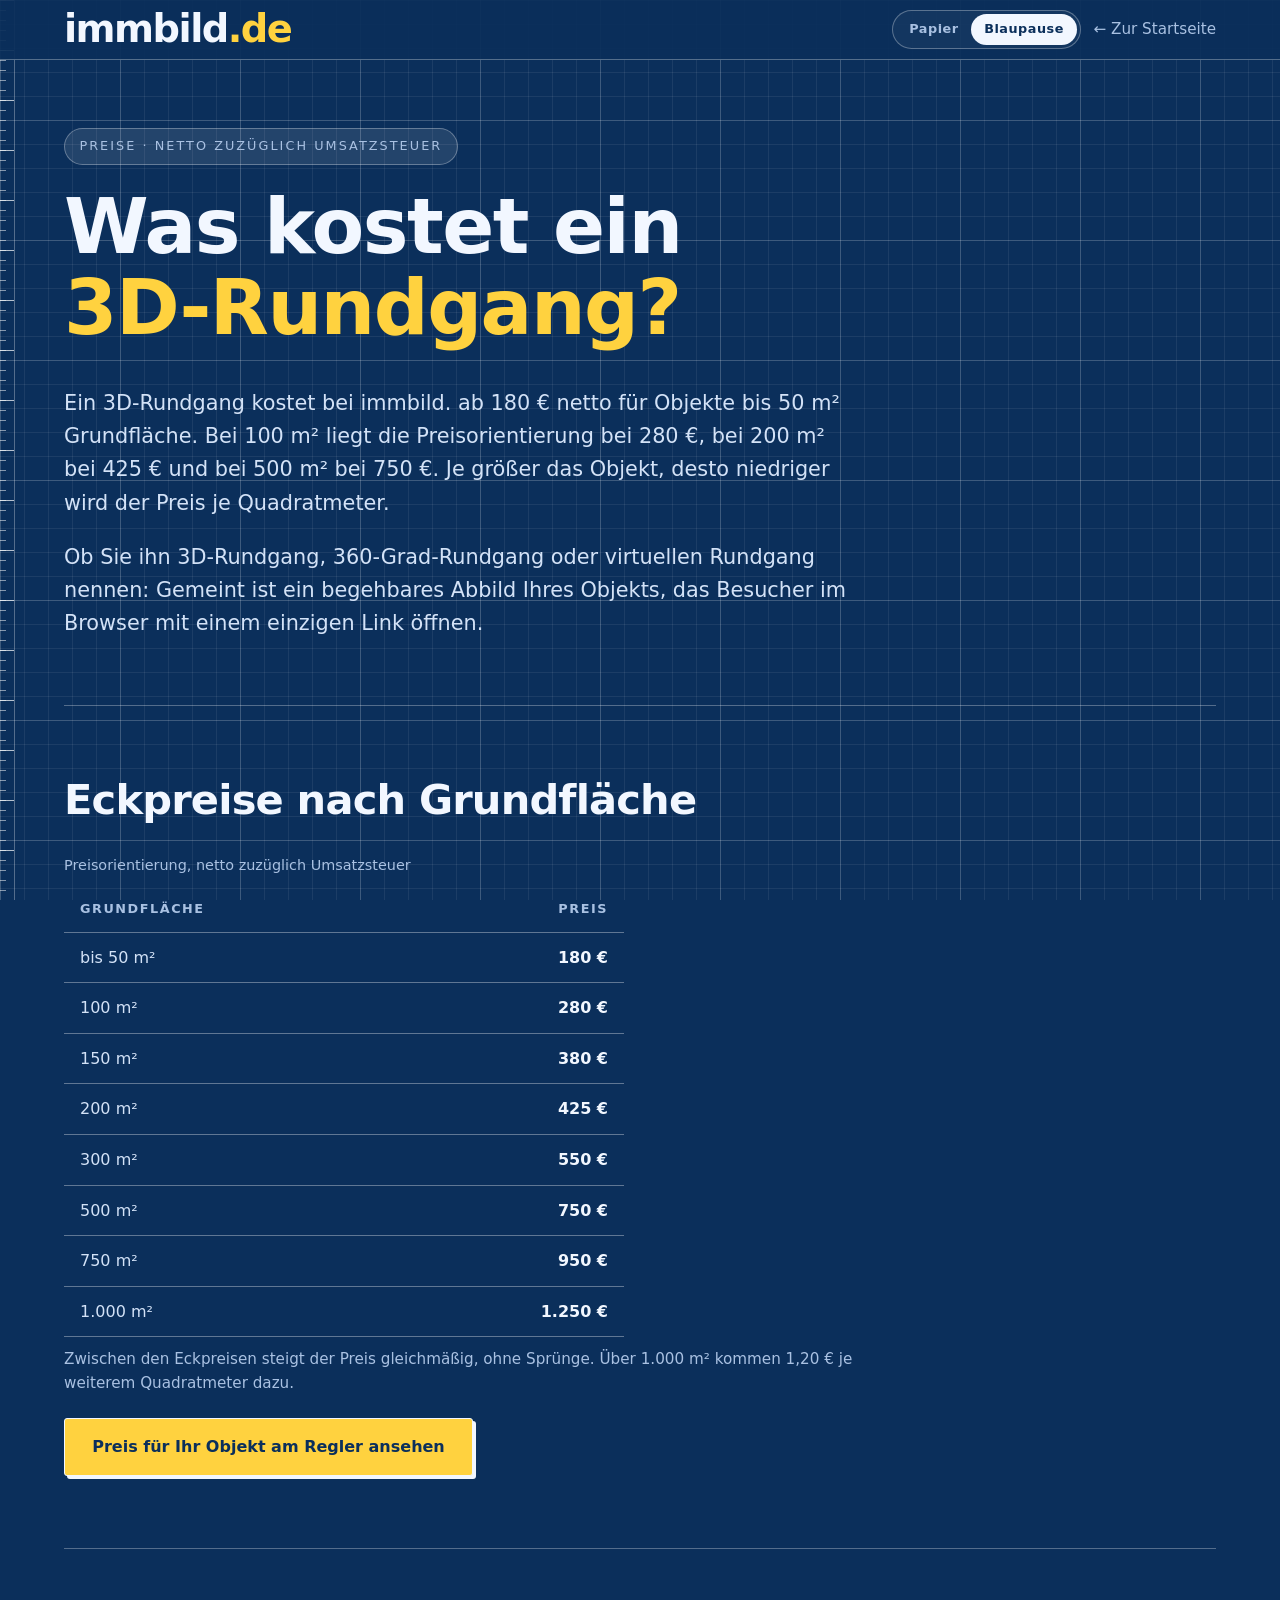
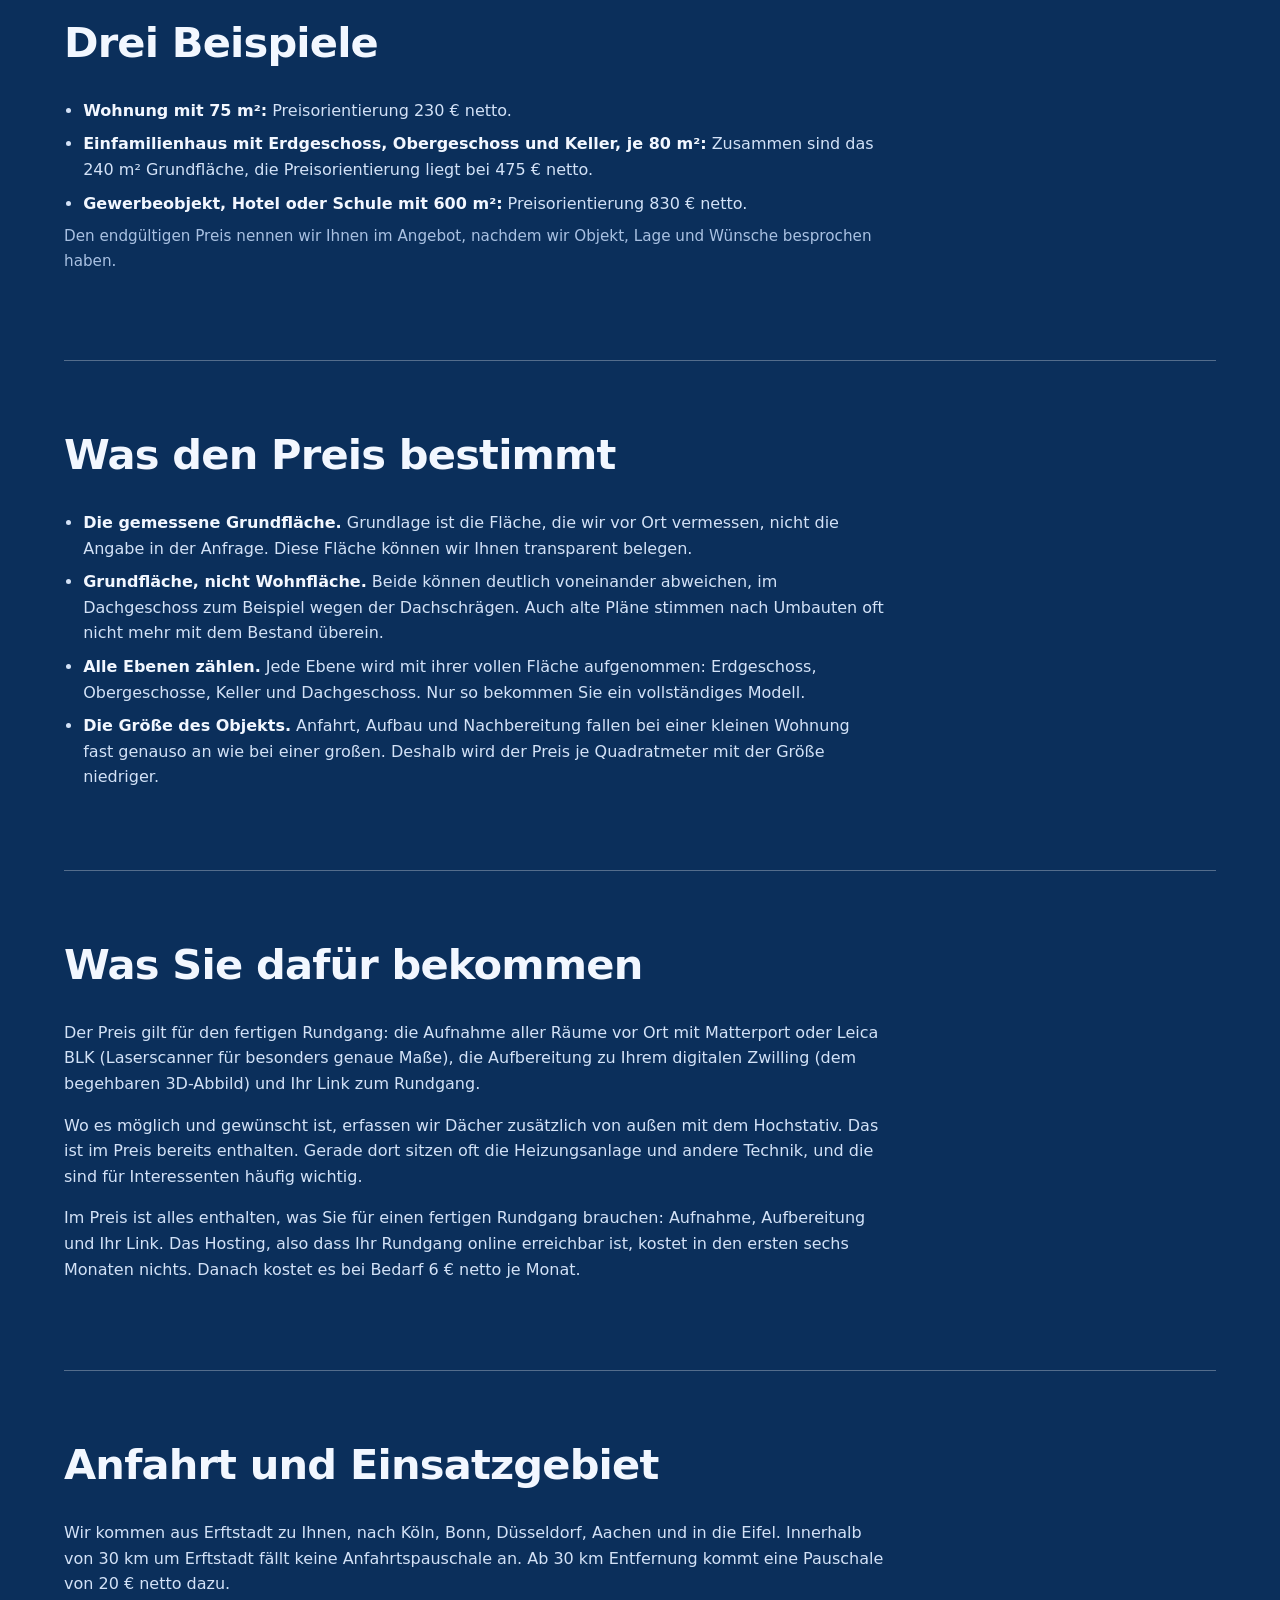
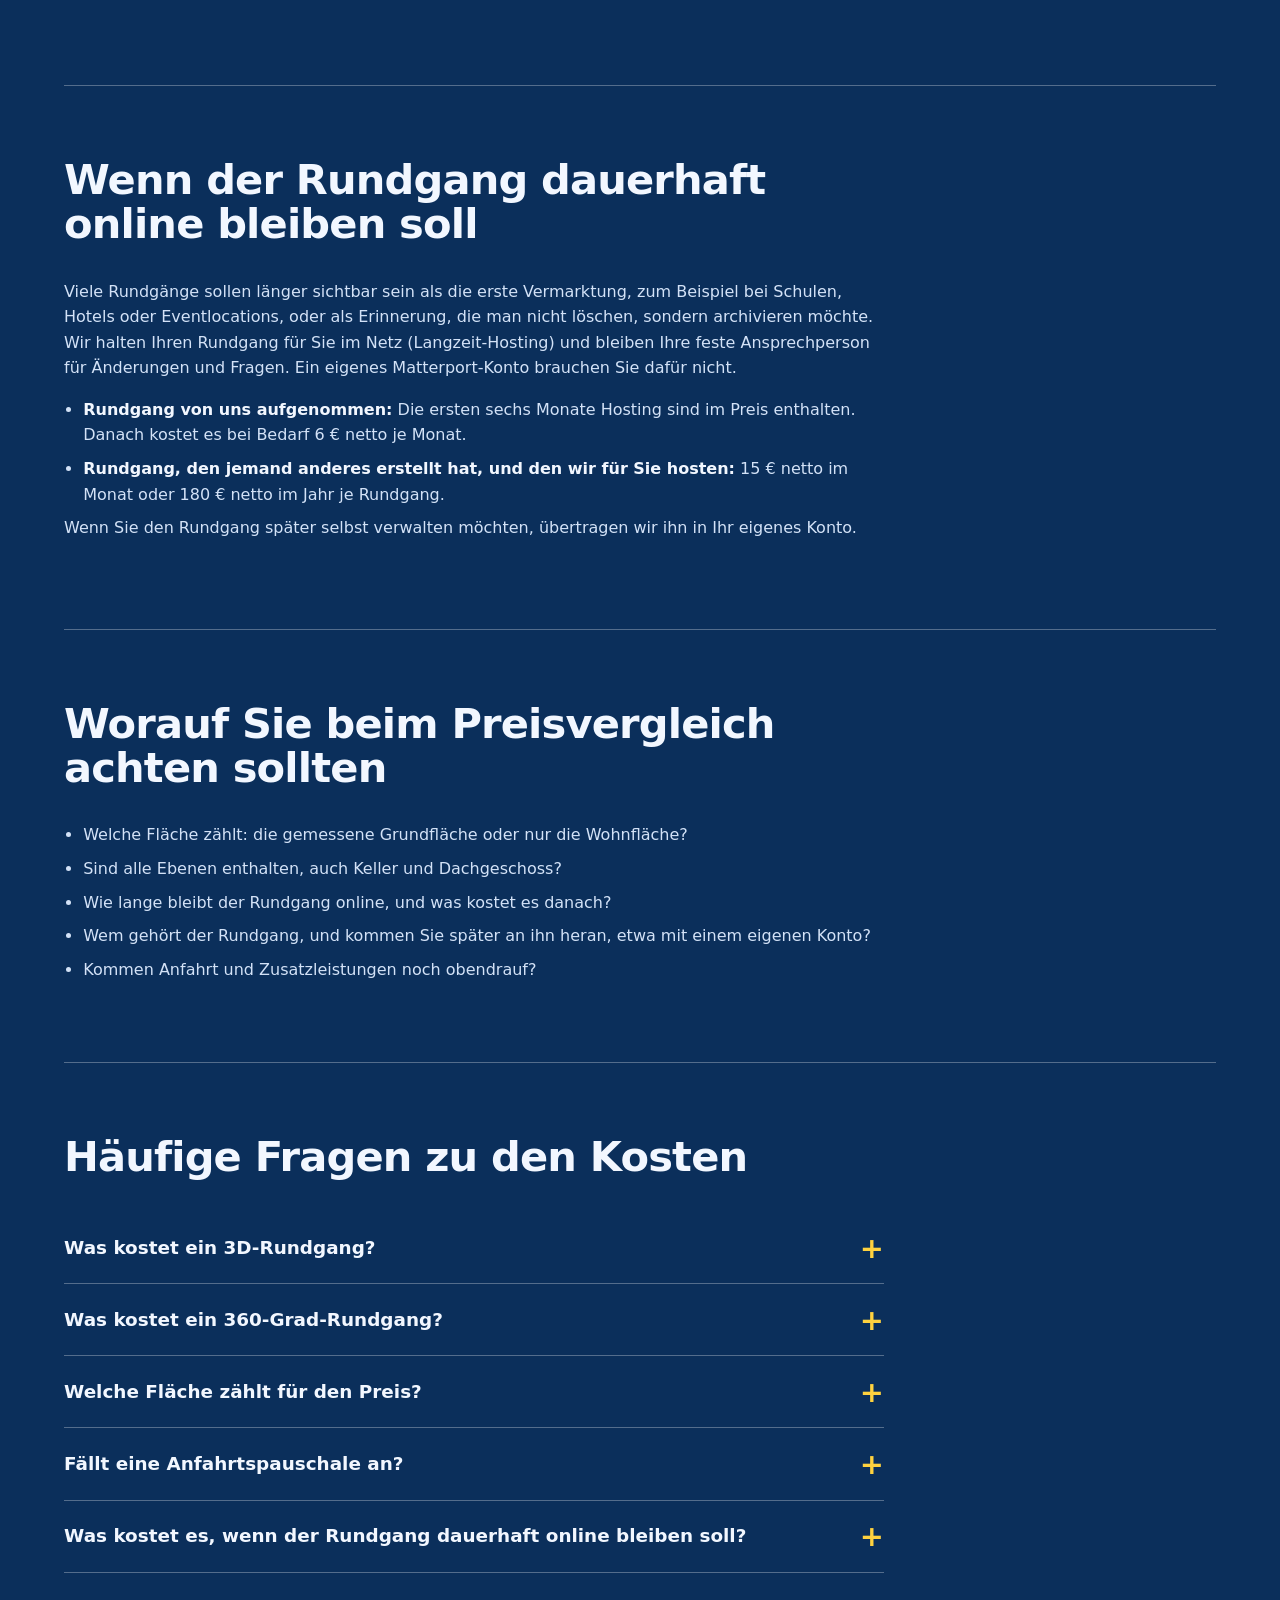
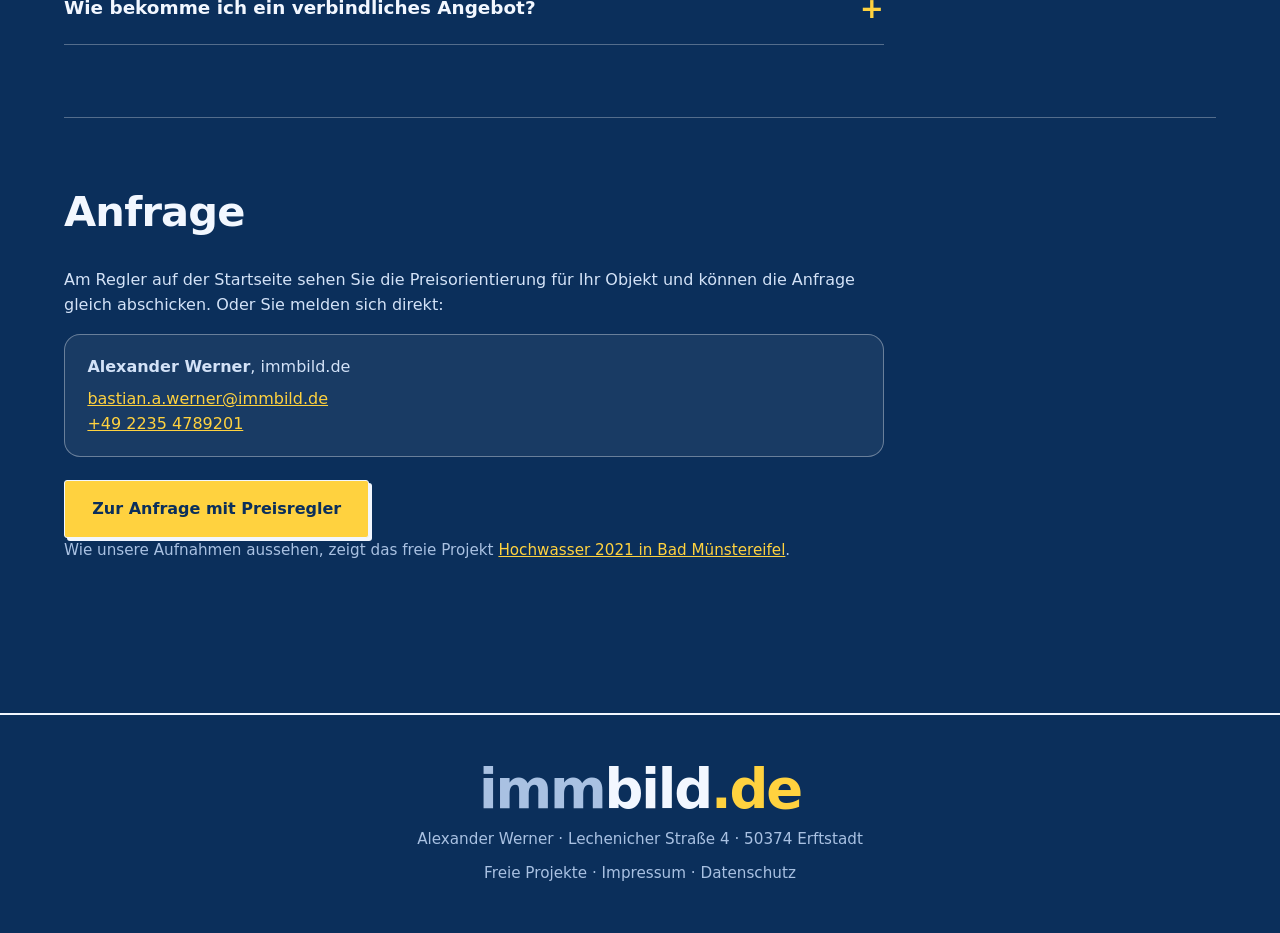
==== commit 3f05669e: "Kostenseite: Hosting-Staffel [skip netlify]" ====
--- a/3d-rundgang-kosten/index.html
+++ b/3d-rundgang-kosten/index.html
@@ -146,7 +146,7 @@
     <h2 id="h-leistung">Was Sie dafür bekommen</h2>
     <p>Der Preis gilt für den fertigen Rundgang: die Aufnahme aller Räume vor Ort mit Matterport oder Leica BLK (Laserscanner für besonders genaue Maße), die Aufbereitung zu Ihrem digitalen Zwilling (dem begehbaren 3D-Abbild) und Ihr Link zum Rundgang.</p>
     <p>Wo es möglich und gewünscht ist, erfassen wir Dächer zusätzlich von außen mit dem Hochstativ. Das ist im Preis bereits enthalten. Gerade dort sitzen oft die Heizungsanlage und andere Technik, und die sind für Interessenten häufig wichtig.</p>
-    <p>Im Preis ist alles enthalten, was Sie für einen fertigen Rundgang brauchen: Aufnahme, Aufbereitung und Ihr Link. Das Hosting, also dass Ihr Rundgang online erreichbar ist, kostet in den ersten sechs Monaten nichts.</p>
+    <p>Im Preis ist alles enthalten, was Sie für einen fertigen Rundgang brauchen: Aufnahme, Aufbereitung und Ihr Link. Das Hosting, also dass Ihr Rundgang online erreichbar ist, kostet in den ersten sechs Monaten nichts. Danach kostet es bei Bedarf 6&nbsp;€ netto je Monat.</p>
   </section>
 
   <section class="fp-section" aria-labelledby="h-anfahrt">
@@ -156,7 +156,12 @@
 
   <section class="fp-section" aria-labelledby="h-hosting">
     <h2 id="h-hosting">Wenn der Rundgang dauerhaft online bleiben soll</h2>
-    <p>Viele Rundgänge sollen länger sichtbar sein als die erste Vermarktung, zum Beispiel bei Schulen, Hotels oder Eventlocations. Wir halten Ihren Rundgang für Sie im Netz (Langzeit-Hosting) und bleiben Ihre feste Ansprechperson für Änderungen und Fragen. Das beginnt bei 180&nbsp;€ netto im Jahr je Rundgang. Ein eigenes Matterport-Konto brauchen Sie dafür nicht. Wenn Sie den Rundgang später selbst verwalten möchten, übertragen wir ihn in Ihr eigenes Konto.</p>
+    <p>Viele Rundgänge sollen länger sichtbar sein als die erste Vermarktung, zum Beispiel bei Schulen, Hotels oder Eventlocations, oder als Erinnerung, die man nicht löschen, sondern archivieren möchte. Wir halten Ihren Rundgang für Sie im Netz (Langzeit-Hosting) und bleiben Ihre feste Ansprechperson für Änderungen und Fragen. Ein eigenes Matterport-Konto brauchen Sie dafür nicht.</p>
+    <ul class="kosten-list">
+      <li><b>Rundgang von uns aufgenommen:</b> Die ersten sechs Monate Hosting sind im Preis enthalten. Danach kostet es bei Bedarf 6&nbsp;€ netto je Monat.</li>
+      <li><b>Rundgang, den jemand anderes erstellt hat, und den wir für Sie hosten:</b> 15&nbsp;€ netto im Monat oder 180&nbsp;€ netto im Jahr je Rundgang.</li>
+    </ul>
+    <p>Wenn Sie den Rundgang später selbst verwalten möchten, übertragen wir ihn in Ihr eigenes Konto.</p>
   </section>
 
   <section class="fp-section" aria-labelledby="h-vergleich">
@@ -177,7 +182,7 @@
       <details><summary>Was kostet ein 360-Grad-Rundgang?</summary><p>Unsere Rundgänge sind begehbare 3D-Abbilder, die Sie Raum für Raum erkunden und in denen Sie den Blick um 360 Grad drehen können. Der Preis richtet sich nach der Grundfläche, siehe die Tabelle oben.</p></details>
       <details><summary>Welche Fläche zählt für den Preis?</summary><p>Die Grundfläche, die wir bei der Vermessung vor Ort messen, über alle Ebenen. Sie weicht oft von der Wohnfläche ab, im Dachgeschoss zum Beispiel wegen der Dachschrägen.</p></details>
       <details><summary>Fällt eine Anfahrtspauschale an?</summary><p>Innerhalb von 30 km um Erftstadt nicht. Ab 30 km Entfernung kommt eine Pauschale von 20&nbsp;€ netto dazu.</p></details>
-      <details><summary>Was kostet es, wenn der Rundgang dauerhaft online bleiben soll?</summary><p>Das Langzeit-Hosting beginnt bei 180&nbsp;€ netto im Jahr je Rundgang. Alles Weitere, etwa eine eigene Einstiegsseite, Änderungen im Jahr oder mehrjährige Laufzeiten, besprechen wir persönlich und vereinbaren es mit Ihnen.</p></details>
+      <details><summary>Was kostet es, wenn der Rundgang dauerhaft online bleiben soll?</summary><p>Bei einem Rundgang, den wir für Sie aufgenommen haben, sind die ersten sechs Monate Hosting im Preis enthalten, danach kostet es bei Bedarf 6&nbsp;€ netto je Monat. Einen Rundgang, den jemand anderes erstellt hat, halten wir für 15&nbsp;€ netto im Monat oder 180&nbsp;€ netto im Jahr online. Alles Weitere, etwa eine eigene Einstiegsseite, Änderungen im Jahr oder mehrjährige Laufzeiten, besprechen wir persönlich und vereinbaren es mit Ihnen.</p></details>
       <details><summary>Wie bekomme ich ein verbindliches Angebot?</summary><p>Schildern Sie uns Objekt, Lage und Ziel, gerne mit Fotos oder Plänen im Anhang. Wir besprechen mit Ihnen Umfang und Termin, der endgültige Preis steht dann in unserem Angebot.</p></details>
     </div>
   </section>
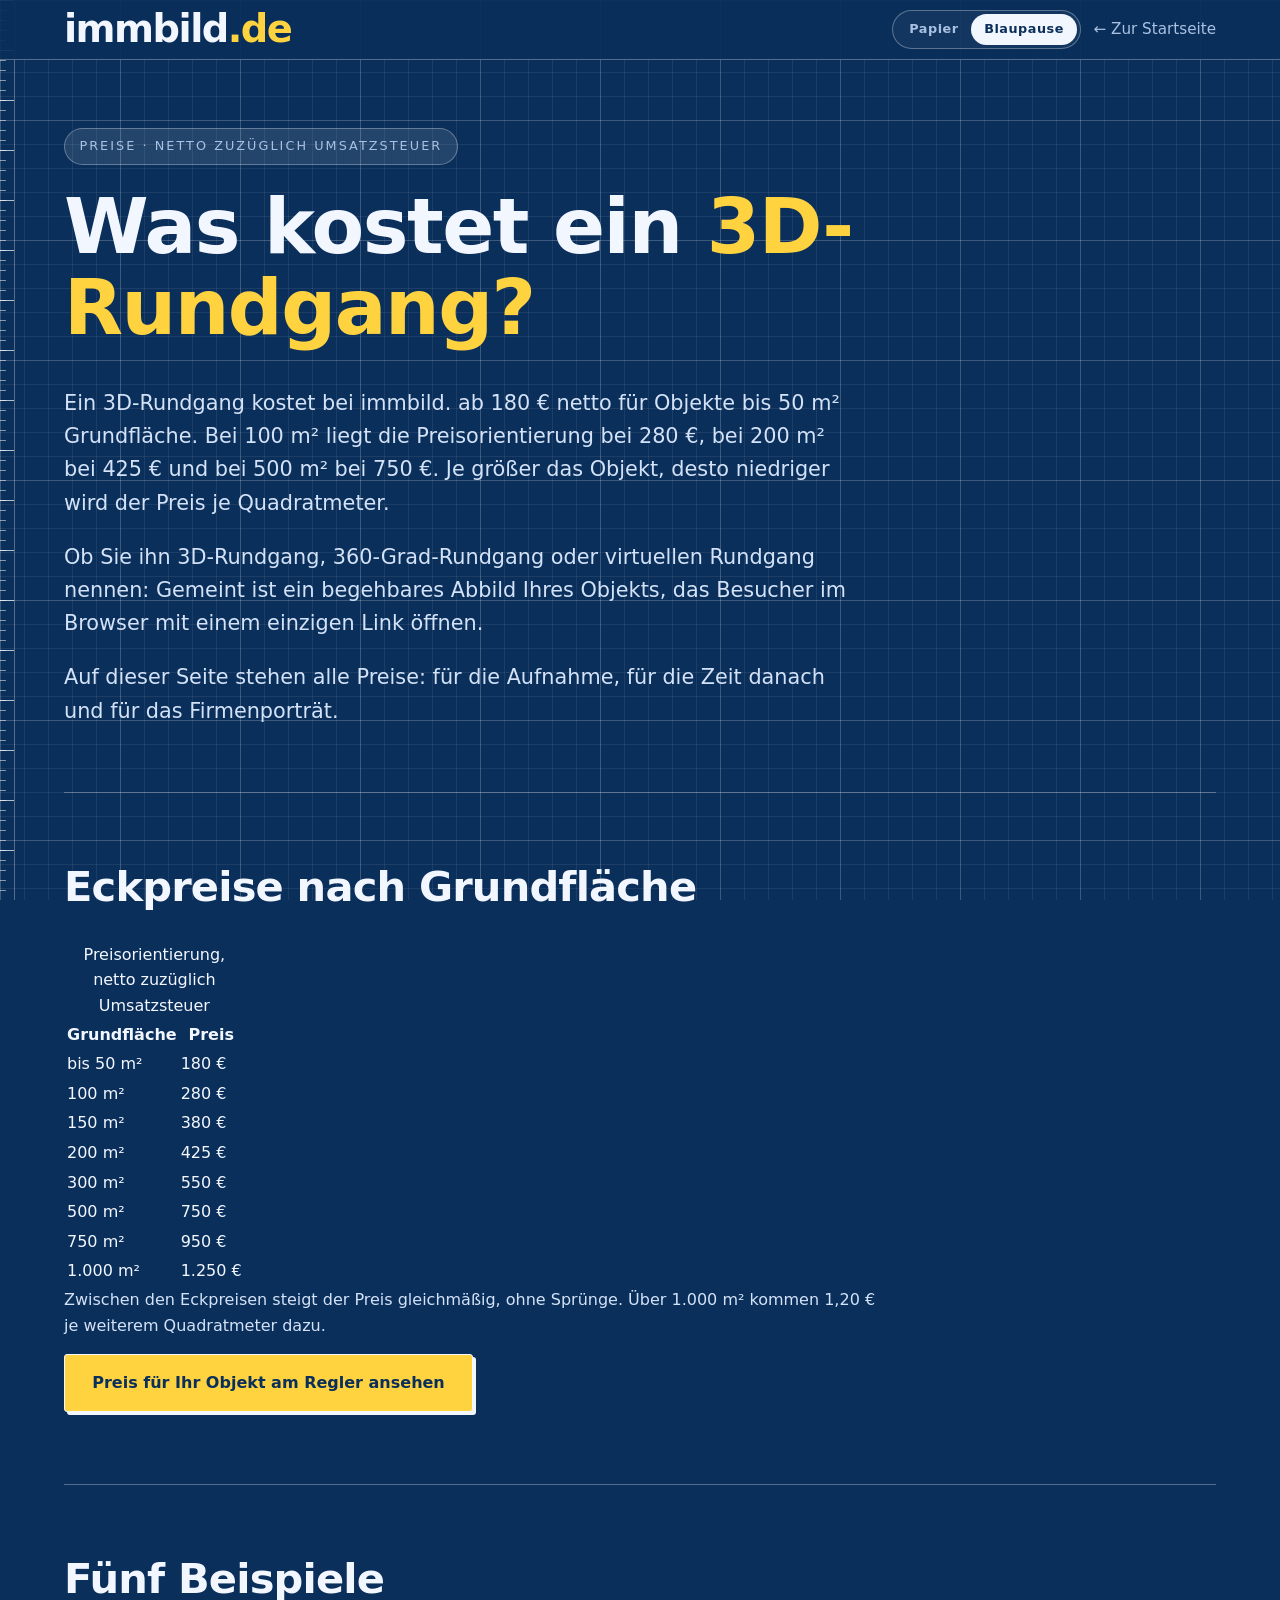
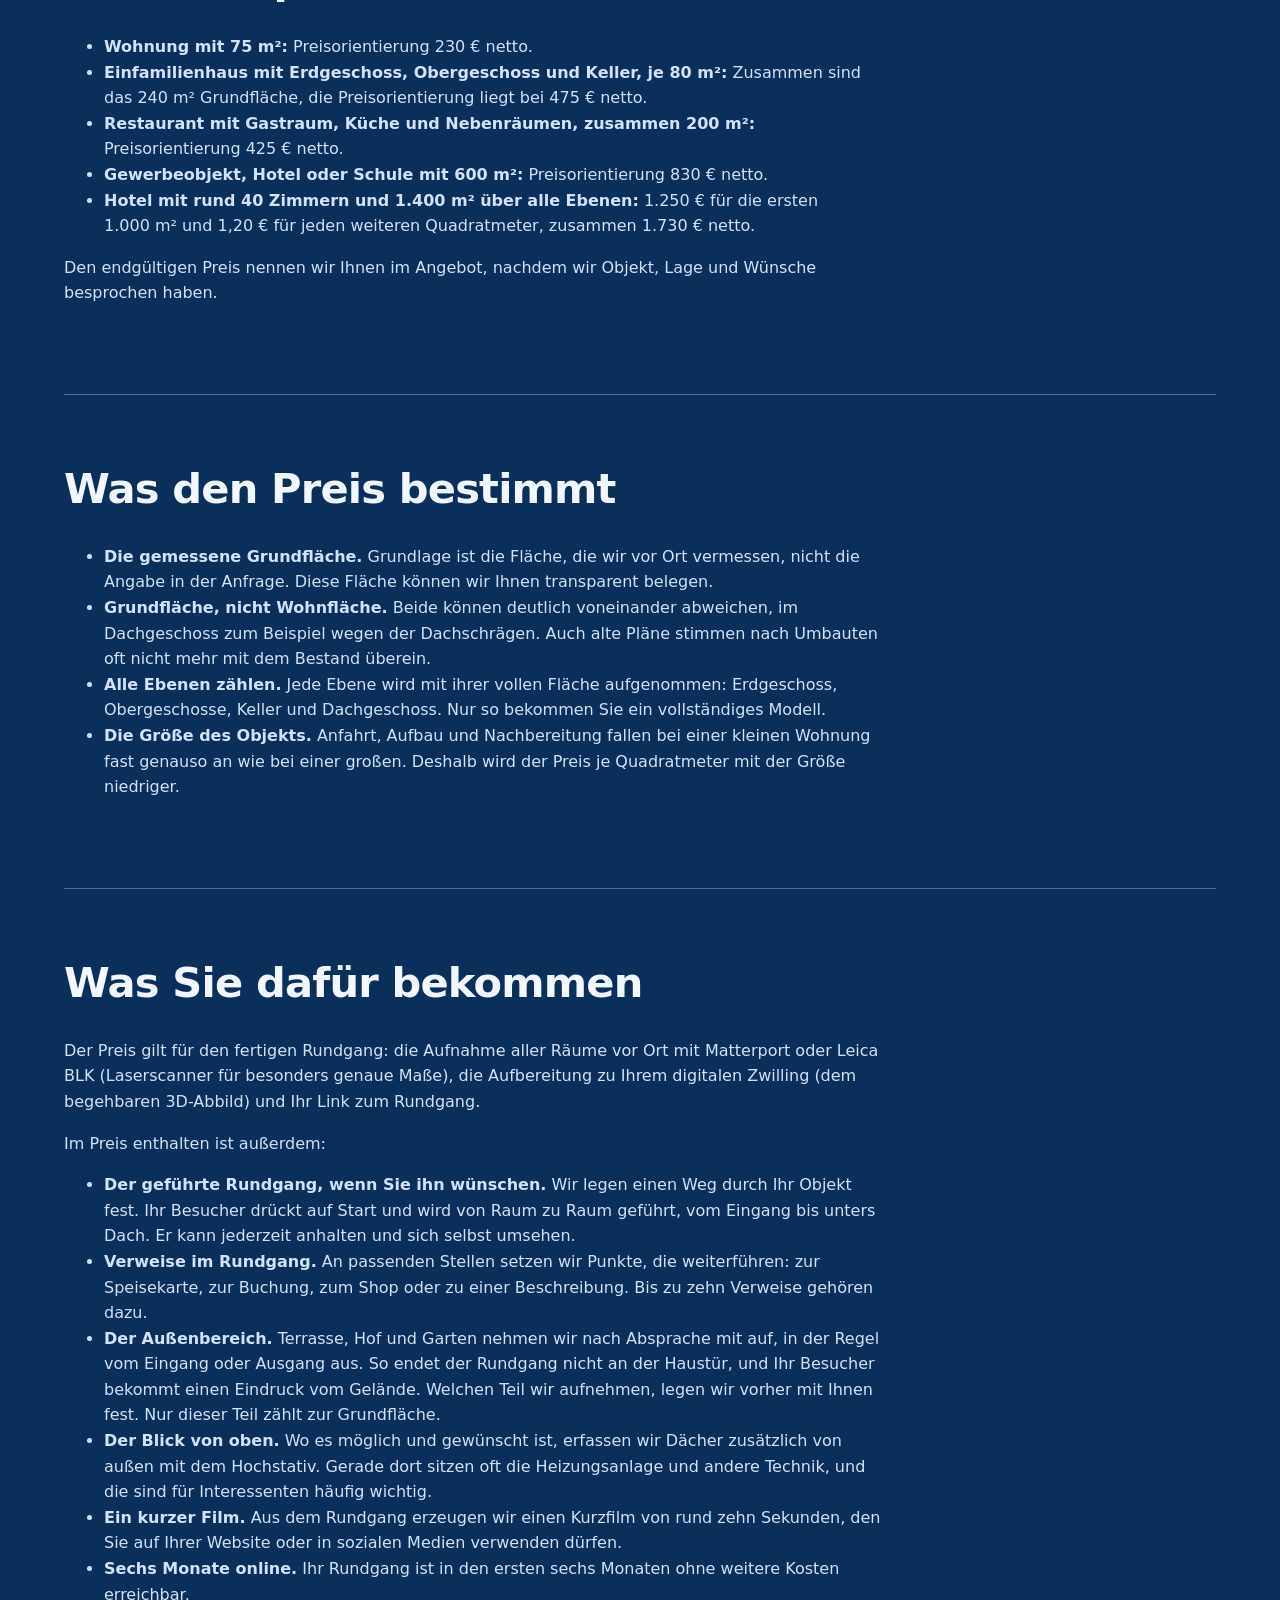
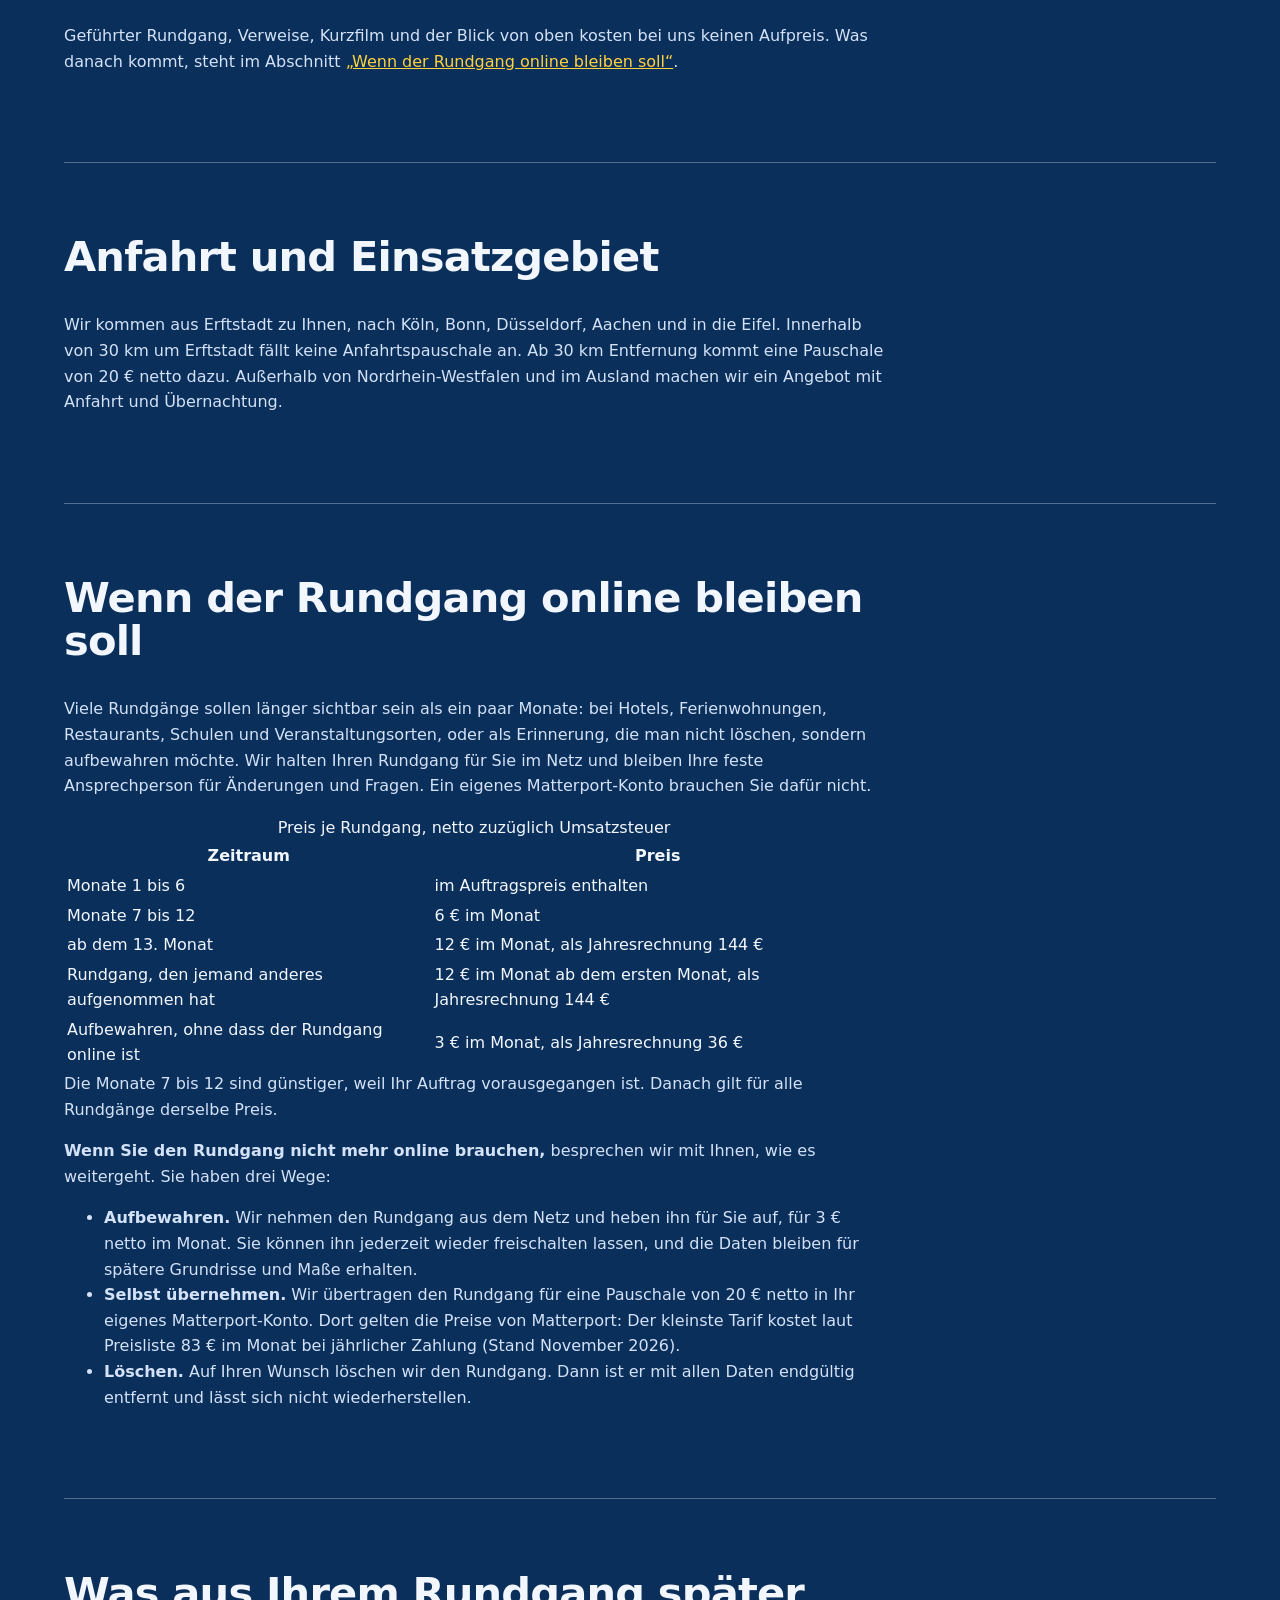
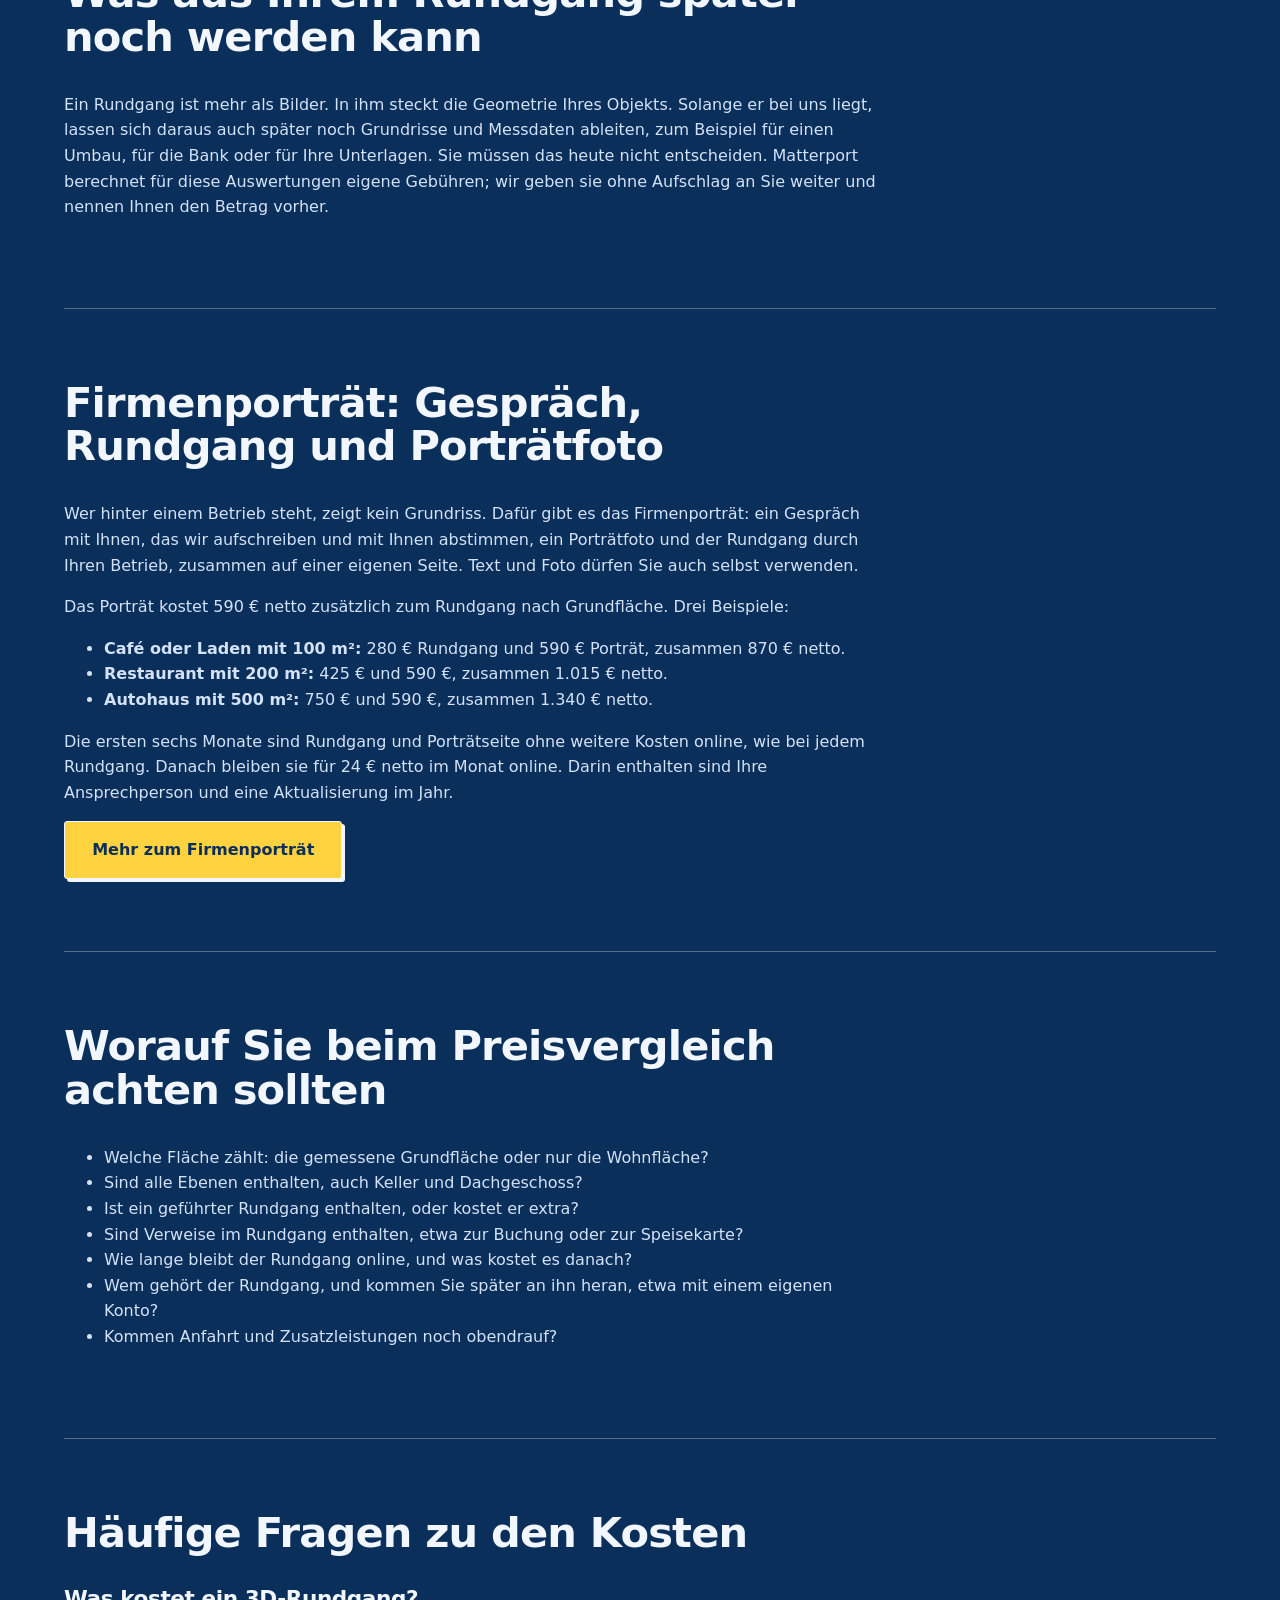
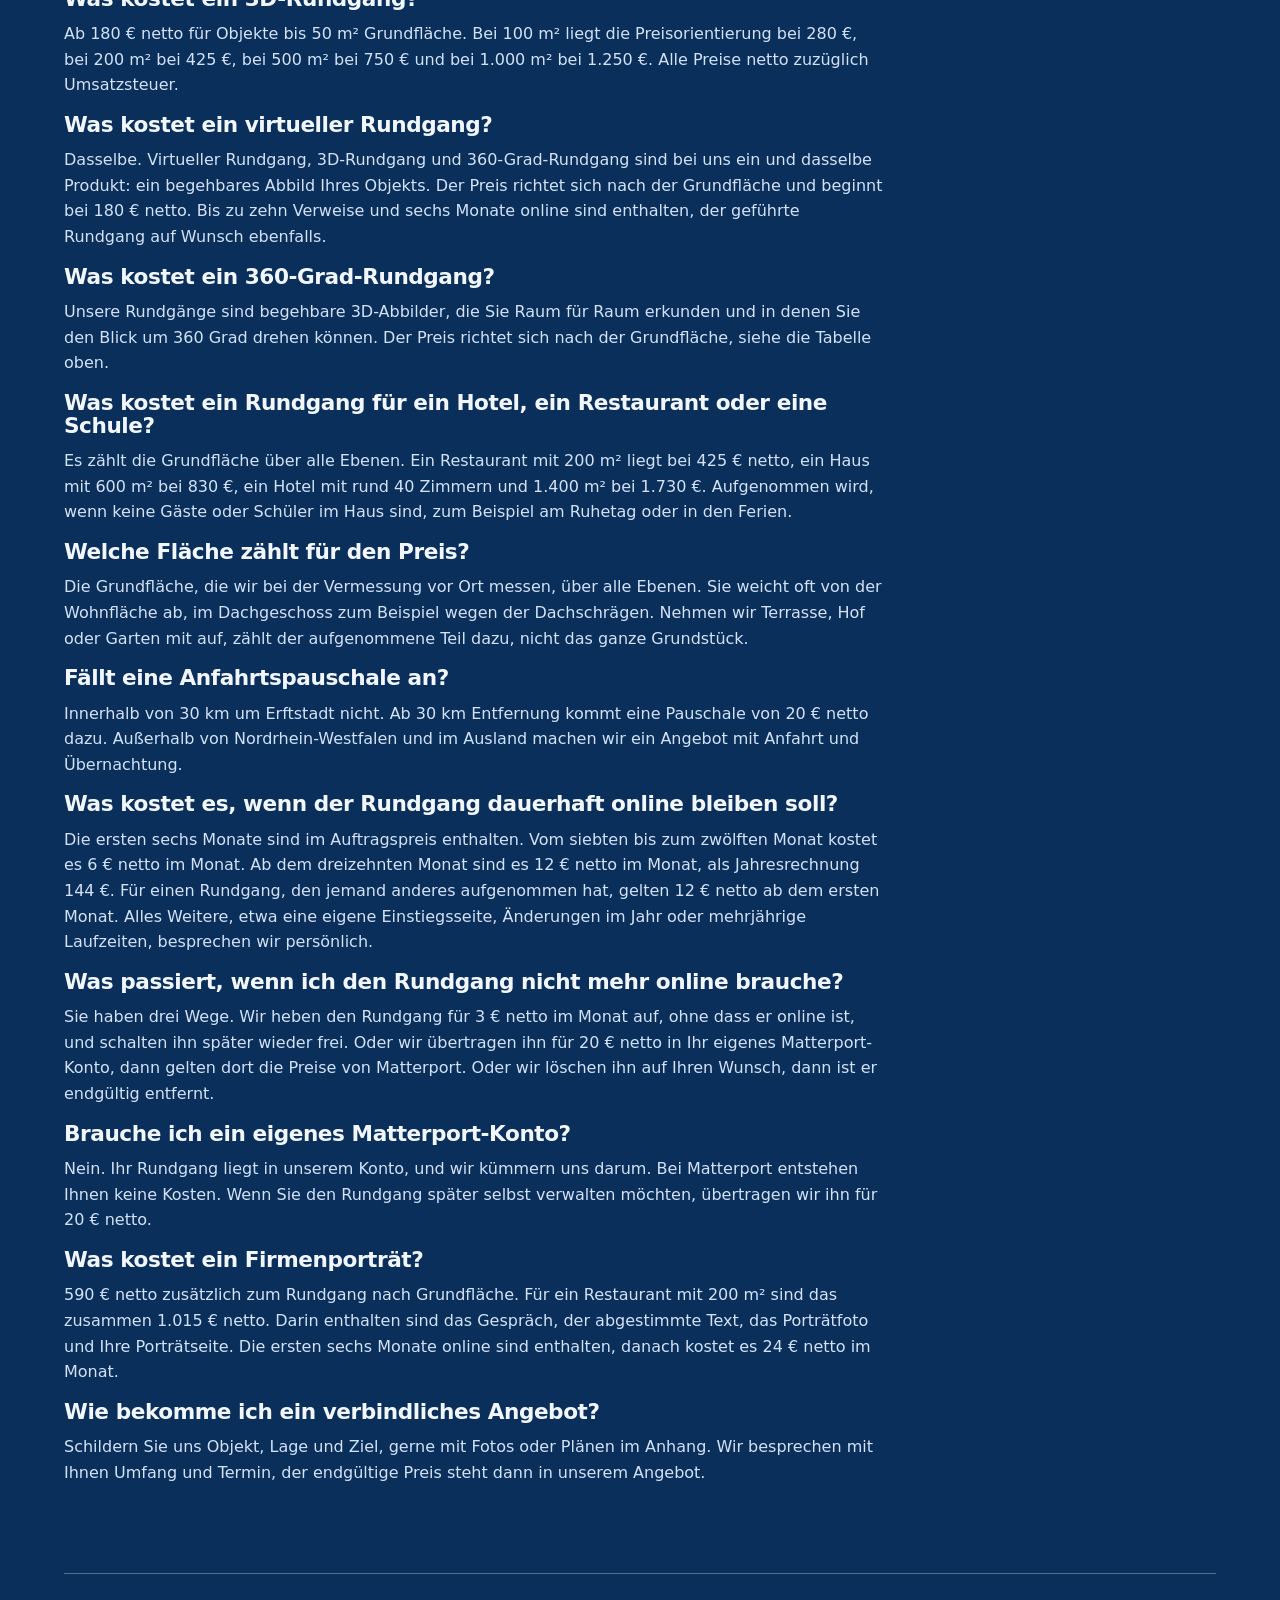
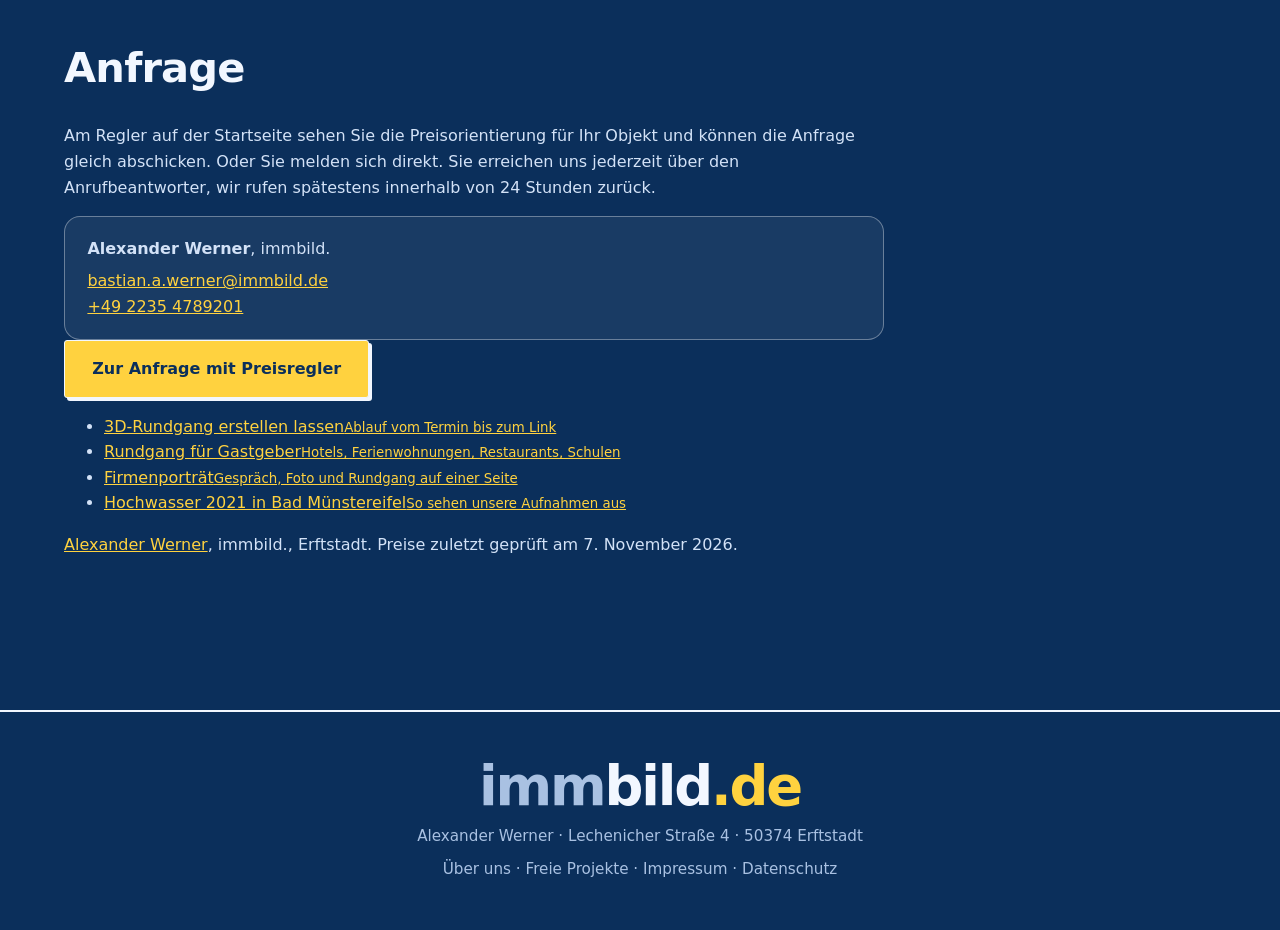
==== commit b3c60e21: "Kostenseite Fassung 3 [skip netlify]" ====
--- a/3d-rundgang-kosten/index.html
+++ b/3d-rundgang-kosten/index.html
@@ -3,13 +3,13 @@
 <head>
   <meta charset="utf-8">
   <meta name="viewport" content="width=device-width, initial-scale=1, viewport-fit=cover">
-  <title>3D-Rundgang Kosten: Preise ab 180 € netto | immbild.</title>
-  <meta name="description" content="Was kostet ein 3D-Rundgang? Preise ab 180 € netto für Objekte bis 50 m², Eckpreise bis 1.000 m², Anfahrt und Hosting. immbild. aus Erftstadt.">
+  <title>Virtueller 3D-Rundgang: Kosten und Preise ab 180 € | immbild.</title>
+  <meta name="description" content="Was kostet ein virtueller 3D-Rundgang? Preise ab 180 € netto nach Grundfläche, geführter Rundgang inklusive, Hosting, Firmenporträt. immbild. aus Erftstadt.">
   <meta name="theme-color" content="#f3f0e6">
   <link rel="canonical" href="https://immbild.de/3d-rundgang-kosten/">
   <meta property="og:url" content="https://immbild.de/3d-rundgang-kosten/">
   <meta property="og:title" content="immbild. – Was kostet ein 3D-Rundgang?">
-  <meta property="og:description" content="Preise ab 180 € netto für Objekte bis 50 m², Eckpreise bis 1.000 m², Anfahrt und Hosting. immbild. aus Erftstadt.">
+  <meta property="og:description" content="Preise ab 180 € netto nach Grundfläche, geführter Rundgang und Verweise inklusive, Hosting ab dem siebten Monat, Firmenporträt. immbild. aus Erftstadt.">
   <meta property="og:type" content="website">
   <meta property="og:locale" content="de_DE">
   <meta property="og:site_name" content="immbild.">
@@ -19,7 +19,7 @@
   <meta property="og:image:alt" content="immbild.de: Was kostet ein 3D-Rundgang? Preise und Eckpreise im Überblick">
   <meta name="twitter:card" content="summary_large_image">
   <meta name="twitter:title" content="immbild. – Was kostet ein 3D-Rundgang?">
-  <meta name="twitter:description" content="Preise ab 180 € netto für Objekte bis 50 m², Eckpreise bis 1.000 m², Anfahrt und Hosting. immbild. aus Erftstadt.">
+  <meta name="twitter:description" content="Preise ab 180 € netto nach Grundfläche, geführter Rundgang und Verweise inklusive, Hosting ab dem siebten Monat, Firmenporträt. immbild. aus Erftstadt.">
   <meta name="twitter:image" content="https://immbild.de/og-startseite.png">
   <link rel="icon" href="data:image/svg+xml,%3Csvg xmlns='http://www.w3.org/2000/svg' viewBox='0 0 32 32'%3E%3Crect width='32' height='32' rx='8' fill='%2307080a'/%3E%3Ccircle cx='16' cy='16' r='9' fill='none' stroke='%23f1d252' stroke-width='3'/%3E%3Cpath d='M16 10v6h5' fill='none' stroke='%23f1d252' stroke-width='3' stroke-linecap='round'/%3E%3C/svg%3E">
   <script>
@@ -41,25 +41,7 @@
 </script>
   <link rel="stylesheet" href="/style.css">
   <link rel="stylesheet" href="/freie-projekte/freie-projekte.css">
-  <style>
-    /* Kostenseite: Preistabelle, Beispiele */
-    .kosten-table { width: 100%; max-width: 560px; border-collapse: collapse; margin: 1.2rem 0 .6rem; font-variant-numeric: tabular-nums; }
-    .kosten-table caption { text-align: left; color: var(--muted); font-size: .9rem; padding-bottom: .6rem; }
-    .kosten-table th, .kosten-table td { text-align: left; padding: .75rem 1rem; border-bottom: 1px solid var(--line); }
-    .kosten-table thead th { color: var(--muted); font-size: .8rem; text-transform: uppercase; letter-spacing: .12em; font-weight: 600; }
-    .kosten-table td:last-child, .kosten-table th:last-child { text-align: right; }
-    .kosten-table tbody td:last-child { color: var(--ink); font-weight: 700; }
-    .kosten-table tbody td:first-child { color: var(--text-2); }
-    .fp-intro h1 .grad { white-space: nowrap; }
-    .kosten-note { color: var(--muted) !important; font-size: .95rem; }
-    .kosten-list { padding-left: 1.2rem; margin: .4rem 0 0; }
-    .kosten-list li { margin: .5rem 0; }
-    .kosten-list b { color: var(--ink); }
-    .kosten-cta { display: flex; flex-wrap: wrap; gap: .8rem; margin: 1.4rem 0 0; }
-    .fp-section .faq { max-width: 820px; }
-    .fp-section .faq details p { color: var(--text-2); }
-    html[data-look] .kosten-table th, html[data-look] .kosten-table td { border-color: rgba(var(--fg-rgb), .35); }
-  </style>
+  <link rel="stylesheet" href="/seiten.css?v=261107">
   <script type="application/ld+json">
   {
     "@context": "https://schema.org",
@@ -68,17 +50,29 @@
     "serviceType": "3D-Rundgang",
     "provider": { "@id": "https://immbild.de/#firma" },
     "areaServed": ["Erftstadt", "Köln", "Bonn", "Düsseldorf", "Aachen", "Rhein-Erft-Kreis", "Kreis Euskirchen", "Eifel"],
-    "offers": {
-      "@type": "Offer",
-      "priceCurrency": "EUR",
-      "description": "Ab 180 € netto für Objekte bis 50 m² Grundfläche, Eckpreis 1.250 € bei 1.000 m²",
-      "priceSpecification": {
-        "@type": "PriceSpecification",
-        "minPrice": 180,
+    "offers": [
+      {
+        "@type": "Offer",
+        "name": "3D-Rundgang nach Grundfläche",
         "priceCurrency": "EUR",
-        "valueAddedTaxIncluded": false
+        "description": "Ab 180 € netto für Objekte bis 50 m² Grundfläche, Eckpreis 1.250 € bei 1.000 m²; geführter Rundgang, bis zu zehn Verweise, Kurzfilm und sechs Monate online enthalten",
+        "priceSpecification": { "@type": "PriceSpecification", "minPrice": 180, "priceCurrency": "EUR", "valueAddedTaxIncluded": false }
+      },
+      {
+        "@type": "Offer",
+        "name": "Rundgang dauerhaft online (Hosting)",
+        "priceCurrency": "EUR",
+        "description": "Monate 1 bis 6 im Auftragspreis enthalten, Monate 7 bis 12 für 6 € netto im Monat, ab dem 13. Monat 12 € netto im Monat",
+        "priceSpecification": { "@type": "UnitPriceSpecification", "price": 12, "priceCurrency": "EUR", "valueAddedTaxIncluded": false, "unitCode": "MON" }
+      },
+      {
+        "@type": "Offer",
+        "name": "Firmenporträt (Gespräch, Porträtfoto, Porträtseite)",
+        "priceCurrency": "EUR",
+        "description": "590 € netto zusätzlich zum Rundgang nach Grundfläche; die ersten sechs Monate online enthalten, danach 24 € netto im Monat",
+        "priceSpecification": { "@type": "PriceSpecification", "price": 590, "priceCurrency": "EUR", "valueAddedTaxIncluded": false }
       }
-    }
+    ]
   }
   </script>
 </head>
@@ -98,11 +92,12 @@
     <h1>Was kostet ein <span class="grad">3D-Rundgang?</span></h1>
     <p class="fp-lead">Ein 3D-Rundgang kostet bei immbild. ab 180&nbsp;€ netto für Objekte bis 50&nbsp;m² Grundfläche. Bei 100&nbsp;m² liegt die Preisorientierung bei 280&nbsp;€, bei 200&nbsp;m² bei 425&nbsp;€ und bei 500&nbsp;m² bei 750&nbsp;€. Je größer das Objekt, desto niedriger wird der Preis je Quadratmeter.</p>
     <p class="fp-lead">Ob Sie ihn 3D-Rundgang, 360-Grad-Rundgang oder virtuellen Rundgang nennen: Gemeint ist ein begehbares Abbild Ihres Objekts, das Besucher im Browser mit einem einzigen Link öffnen.</p>
+    <p class="fp-lead">Auf dieser Seite stehen alle Preise: für die Aufnahme, für die Zeit danach und für das Firmenporträt.</p>
   </div>
 
   <section class="fp-section" aria-labelledby="h-eckpreise">
     <h2 id="h-eckpreise">Eckpreise nach Grundfläche</h2>
-    <table class="kosten-table">
+    <table class="s-table">
       <caption>Preisorientierung, netto zuzüglich Umsatzsteuer</caption>
       <thead><tr><th scope="col">Grundfläche</th><th scope="col">Preis</th></tr></thead>
       <tbody>
@@ -116,25 +111,27 @@
         <tr><td>1.000&nbsp;m²</td><td>1.250&nbsp;€</td></tr>
       </tbody>
     </table>
-    <p class="kosten-note">Zwischen den Eckpreisen steigt der Preis gleichmäßig, ohne Sprünge. Über 1.000&nbsp;m² kommen 1,20&nbsp;€ je weiterem Quadratmeter dazu.</p>
-    <div class="kosten-cta">
+    <p class="s-note">Zwischen den Eckpreisen steigt der Preis gleichmäßig, ohne Sprünge. Über 1.000&nbsp;m² kommen 1,20&nbsp;€ je weiterem Quadratmeter dazu.</p>
+    <div class="s-cta">
       <a class="btn" href="/#anfrage">Preis für Ihr Objekt am Regler ansehen</a>
     </div>
   </section>
 
   <section class="fp-section" aria-labelledby="h-beispiele">
-    <h2 id="h-beispiele">Drei Beispiele</h2>
-    <ul class="kosten-list">
+    <h2 id="h-beispiele">Fünf Beispiele</h2>
+    <ul class="s-list">
       <li><b>Wohnung mit 75&nbsp;m²:</b> Preisorientierung 230&nbsp;€ netto.</li>
       <li><b>Einfamilienhaus mit Erdgeschoss, Obergeschoss und Keller, je 80&nbsp;m²:</b> Zusammen sind das 240&nbsp;m² Grundfläche, die Preisorientierung liegt bei 475&nbsp;€ netto.</li>
+      <li><b>Restaurant mit Gastraum, Küche und Nebenräumen, zusammen 200&nbsp;m²:</b> Preisorientierung 425&nbsp;€ netto.</li>
       <li><b>Gewerbeobjekt, Hotel oder Schule mit 600&nbsp;m²:</b> Preisorientierung 830&nbsp;€ netto.</li>
-    </ul>
-    <p class="kosten-note">Den endgültigen Preis nennen wir Ihnen im Angebot, nachdem wir Objekt, Lage und Wünsche besprochen haben.</p>
+      <li><b>Hotel mit rund 40 Zimmern und 1.400&nbsp;m² über alle Ebenen:</b> 1.250&nbsp;€ für die ersten 1.000&nbsp;m² und 1,20&nbsp;€ für jeden weiteren Quadratmeter, zusammen 1.730&nbsp;€ netto.</li>
+    </ul>
+    <p class="s-note">Den endgültigen Preis nennen wir Ihnen im Angebot, nachdem wir Objekt, Lage und Wünsche besprochen haben.</p>
   </section>
 
   <section class="fp-section" aria-labelledby="h-preis">
     <h2 id="h-preis">Was den Preis bestimmt</h2>
-    <ul class="kosten-list">
+    <ul class="s-list">
       <li><b>Die gemessene Grundfläche.</b> Grundlage ist die Fläche, die wir vor Ort vermessen, nicht die Angabe in der Anfrage. Diese Fläche können wir Ihnen transparent belegen.</li>
       <li><b>Grundfläche, nicht Wohnfläche.</b> Beide können deutlich voneinander abweichen, im Dachgeschoss zum Beispiel wegen der Dachschrägen. Auch alte Pläne stimmen nach Umbauten oft nicht mehr mit dem Bestand überein.</li>
       <li><b>Alle Ebenen zählen.</b> Jede Ebene wird mit ihrer vollen Fläche aufgenommen: Erdgeschoss, Obergeschosse, Keller und Dachgeschoss. Nur so bekommen Sie ein vollständiges Modell.</li>
@@ -145,65 +142,128 @@
   <section class="fp-section" aria-labelledby="h-leistung">
     <h2 id="h-leistung">Was Sie dafür bekommen</h2>
     <p>Der Preis gilt für den fertigen Rundgang: die Aufnahme aller Räume vor Ort mit Matterport oder Leica BLK (Laserscanner für besonders genaue Maße), die Aufbereitung zu Ihrem digitalen Zwilling (dem begehbaren 3D-Abbild) und Ihr Link zum Rundgang.</p>
-    <p>Wo es möglich und gewünscht ist, erfassen wir Dächer zusätzlich von außen mit dem Hochstativ. Das ist im Preis bereits enthalten. Gerade dort sitzen oft die Heizungsanlage und andere Technik, und die sind für Interessenten häufig wichtig.</p>
-    <p>Im Preis ist alles enthalten, was Sie für einen fertigen Rundgang brauchen: Aufnahme, Aufbereitung und Ihr Link. Das Hosting, also dass Ihr Rundgang online erreichbar ist, kostet in den ersten sechs Monaten nichts. Danach kostet es bei Bedarf 6&nbsp;€ netto je Monat.</p>
+    <p>Im Preis enthalten ist außerdem:</p>
+    <ul class="s-list">
+      <li><b>Der geführte Rundgang, wenn Sie ihn wünschen.</b> Wir legen einen Weg durch Ihr Objekt fest. Ihr Besucher drückt auf Start und wird von Raum zu Raum geführt, vom Eingang bis unters Dach. Er kann jederzeit anhalten und sich selbst umsehen.</li>
+      <li><b>Verweise im Rundgang.</b> An passenden Stellen setzen wir Punkte, die weiterführen: zur Speisekarte, zur Buchung, zum Shop oder zu einer Beschreibung. Bis zu zehn Verweise gehören dazu.</li>
+      <li><b>Der Außenbereich.</b> Terrasse, Hof und Garten nehmen wir nach Absprache mit auf, in der Regel vom Eingang oder Ausgang aus. So endet der Rundgang nicht an der Haustür, und Ihr Besucher bekommt einen Eindruck vom Gelände. Welchen Teil wir aufnehmen, legen wir vorher mit Ihnen fest. Nur dieser Teil zählt zur Grundfläche.</li>
+      <li><b>Der Blick von oben.</b> Wo es möglich und gewünscht ist, erfassen wir Dächer zusätzlich von außen mit dem Hochstativ. Gerade dort sitzen oft die Heizungsanlage und andere Technik, und die sind für Interessenten häufig wichtig.</li>
+      <li><b>Ein kurzer Film.</b> Aus dem Rundgang erzeugen wir einen Kurzfilm von rund zehn Sekunden, den Sie auf Ihrer Website oder in sozialen Medien verwenden dürfen.</li>
+      <li><b>Sechs Monate online.</b> Ihr Rundgang ist in den ersten sechs Monaten ohne weitere Kosten erreichbar.</li>
+    </ul>
+    <p>Geführter Rundgang, Verweise, Kurzfilm und der Blick von oben kosten bei uns keinen Aufpreis. Was danach kommt, steht im Abschnitt <a href="#h-hosting">„Wenn der Rundgang online bleiben soll“</a>.</p>
   </section>
 
   <section class="fp-section" aria-labelledby="h-anfahrt">
     <h2 id="h-anfahrt">Anfahrt und Einsatzgebiet</h2>
-    <p>Wir kommen aus Erftstadt zu Ihnen, nach Köln, Bonn, Düsseldorf, Aachen und in die Eifel. Innerhalb von 30 km um Erftstadt fällt keine Anfahrtspauschale an. Ab 30 km Entfernung kommt eine Pauschale von 20&nbsp;€ netto dazu.</p>
+    <p>Wir kommen aus Erftstadt zu Ihnen, nach Köln, Bonn, Düsseldorf, Aachen und in die Eifel. Innerhalb von 30 km um Erftstadt fällt keine Anfahrtspauschale an. Ab 30 km Entfernung kommt eine Pauschale von 20&nbsp;€ netto dazu. Außerhalb von Nordrhein-Westfalen und im Ausland machen wir ein Angebot mit Anfahrt und Übernachtung.</p>
   </section>
 
   <section class="fp-section" aria-labelledby="h-hosting">
-    <h2 id="h-hosting">Wenn der Rundgang dauerhaft online bleiben soll</h2>
-    <p>Viele Rundgänge sollen länger sichtbar sein als die erste Vermarktung, zum Beispiel bei Schulen, Hotels oder Eventlocations, oder als Erinnerung, die man nicht löschen, sondern archivieren möchte. Wir halten Ihren Rundgang für Sie im Netz (Langzeit-Hosting) und bleiben Ihre feste Ansprechperson für Änderungen und Fragen. Ein eigenes Matterport-Konto brauchen Sie dafür nicht.</p>
-    <ul class="kosten-list">
-      <li><b>Rundgang von uns aufgenommen:</b> Die ersten sechs Monate Hosting sind im Preis enthalten. Danach kostet es bei Bedarf 6&nbsp;€ netto je Monat.</li>
-      <li><b>Rundgang, den jemand anderes erstellt hat, und den wir für Sie hosten:</b> 15&nbsp;€ netto im Monat oder 180&nbsp;€ netto im Jahr je Rundgang.</li>
-    </ul>
-    <p>Wenn Sie den Rundgang später selbst verwalten möchten, übertragen wir ihn in Ihr eigenes Konto.</p>
+    <h2 id="h-hosting">Wenn der Rundgang online bleiben soll</h2>
+    <p>Viele Rundgänge sollen länger sichtbar sein als ein paar Monate: bei Hotels, Ferienwohnungen, Restaurants, Schulen und Veranstaltungsorten, oder als Erinnerung, die man nicht löschen, sondern aufbewahren möchte. Wir halten Ihren Rundgang für Sie im Netz und bleiben Ihre feste Ansprechperson für Änderungen und Fragen. Ein eigenes Matterport-Konto brauchen Sie dafür nicht.</p>
+    <table class="s-table">
+      <caption>Preis je Rundgang, netto zuzüglich Umsatzsteuer</caption>
+      <thead><tr><th scope="col">Zeitraum</th><th scope="col">Preis</th></tr></thead>
+      <tbody>
+        <tr><td>Monate 1 bis 6</td><td>im Auftragspreis enthalten</td></tr>
+        <tr><td>Monate 7 bis 12</td><td>6&nbsp;€ im Monat</td></tr>
+        <tr><td>ab dem 13. Monat</td><td>12&nbsp;€ im Monat, als Jahresrechnung 144&nbsp;€</td></tr>
+        <tr><td>Rundgang, den jemand anderes aufgenommen hat</td><td>12&nbsp;€ im Monat ab dem ersten Monat, als Jahresrechnung 144&nbsp;€</td></tr>
+        <tr><td>Aufbewahren, ohne dass der Rundgang online ist</td><td>3&nbsp;€ im Monat, als Jahresrechnung 36&nbsp;€</td></tr>
+      </tbody>
+    </table>
+    <p>Die Monate 7 bis 12 sind günstiger, weil Ihr Auftrag vorausgegangen ist. Danach gilt für alle Rundgänge derselbe Preis.</p>
+    <p><b>Wenn Sie den Rundgang nicht mehr online brauchen,</b> besprechen wir mit Ihnen, wie es weitergeht. Sie haben drei Wege:</p>
+    <ul class="s-list">
+      <li><b>Aufbewahren.</b> Wir nehmen den Rundgang aus dem Netz und heben ihn für Sie auf, für 3&nbsp;€ netto im Monat. Sie können ihn jederzeit wieder freischalten lassen, und die Daten bleiben für spätere Grundrisse und Maße erhalten.</li>
+      <li><b>Selbst übernehmen.</b> Wir übertragen den Rundgang für eine Pauschale von 20&nbsp;€ netto in Ihr eigenes Matterport-Konto. Dort gelten die Preise von Matterport: Der kleinste Tarif kostet laut Preisliste 83&nbsp;€ im Monat bei jährlicher Zahlung (Stand November 2026).</li>
+      <li><b>Löschen.</b> Auf Ihren Wunsch löschen wir den Rundgang. Dann ist er mit allen Daten endgültig entfernt und lässt sich nicht wiederherstellen.</li>
+    </ul>
+  </section>
+
+  <section class="fp-section" aria-labelledby="h-daten">
+    <h2 id="h-daten">Was aus Ihrem Rundgang später noch werden kann</h2>
+    <p>Ein Rundgang ist mehr als Bilder. In ihm steckt die Geometrie Ihres Objekts. Solange er bei uns liegt, lassen sich daraus auch später noch Grundrisse und Messdaten ableiten, zum Beispiel für einen Umbau, für die Bank oder für Ihre Unterlagen. Sie müssen das heute nicht entscheiden. Matterport berechnet für diese Auswertungen eigene Gebühren; wir geben sie ohne Aufschlag an Sie weiter und nennen Ihnen den Betrag vorher.</p>
+  </section>
+
+  <section class="fp-section" aria-labelledby="h-portraet">
+    <h2 id="h-portraet">Firmenporträt: Gespräch, Rundgang und Porträtfoto</h2>
+    <p>Wer hinter einem Betrieb steht, zeigt kein Grundriss. Dafür gibt es das Firmenporträt: ein Gespräch mit Ihnen, das wir aufschreiben und mit Ihnen abstimmen, ein Porträtfoto und der Rundgang durch Ihren Betrieb, zusammen auf einer eigenen Seite. Text und Foto dürfen Sie auch selbst verwenden.</p>
+    <p>Das Porträt kostet 590&nbsp;€ netto zusätzlich zum Rundgang nach Grundfläche. Drei Beispiele:</p>
+    <ul class="s-list">
+      <li><b>Café oder Laden mit 100&nbsp;m²:</b> 280&nbsp;€ Rundgang und 590&nbsp;€ Porträt, zusammen 870&nbsp;€ netto.</li>
+      <li><b>Restaurant mit 200&nbsp;m²:</b> 425&nbsp;€ und 590&nbsp;€, zusammen 1.015&nbsp;€ netto.</li>
+      <li><b>Autohaus mit 500&nbsp;m²:</b> 750&nbsp;€ und 590&nbsp;€, zusammen 1.340&nbsp;€ netto.</li>
+    </ul>
+    <p>Die ersten sechs Monate sind Rundgang und Porträtseite ohne weitere Kosten online, wie bei jedem Rundgang. Danach bleiben sie für 24&nbsp;€ netto im Monat online. Darin enthalten sind Ihre Ansprechperson und eine Aktualisierung im Jahr.</p>
+    <div class="s-cta">
+      <a class="btn" href="/firmenportraet/">Mehr zum Firmenporträt</a>
+    </div>
   </section>
 
   <section class="fp-section" aria-labelledby="h-vergleich">
     <h2 id="h-vergleich">Worauf Sie beim Preisvergleich achten sollten</h2>
-    <ul class="kosten-list">
+    <ul class="s-list">
       <li>Welche Fläche zählt: die gemessene Grundfläche oder nur die Wohnfläche?</li>
       <li>Sind alle Ebenen enthalten, auch Keller und Dachgeschoss?</li>
+      <li>Ist ein geführter Rundgang enthalten, oder kostet er extra?</li>
+      <li>Sind Verweise im Rundgang enthalten, etwa zur Buchung oder zur Speisekarte?</li>
       <li>Wie lange bleibt der Rundgang online, und was kostet es danach?</li>
       <li>Wem gehört der Rundgang, und kommen Sie später an ihn heran, etwa mit einem eigenen Konto?</li>
       <li>Kommen Anfahrt und Zusatzleistungen noch obendrauf?</li>
     </ul>
   </section>
 
-  <section class="fp-section" aria-labelledby="h-fragen">
+  <section class="fp-section s-faq" aria-labelledby="h-fragen">
     <h2 id="h-fragen">Häufige Fragen zu den Kosten</h2>
-    <div class="faq">
-      <details><summary>Was kostet ein 3D-Rundgang?</summary><p>Ab 180&nbsp;€ netto für Objekte bis 50&nbsp;m² Grundfläche. Bei 100&nbsp;m² liegt die Preisorientierung bei 280&nbsp;€, bei 200&nbsp;m² bei 425&nbsp;€, bei 500&nbsp;m² bei 750&nbsp;€ und bei 1.000&nbsp;m² bei 1.250&nbsp;€. Alle Preise netto zuzüglich Umsatzsteuer.</p></details>
-      <details><summary>Was kostet ein 360-Grad-Rundgang?</summary><p>Unsere Rundgänge sind begehbare 3D-Abbilder, die Sie Raum für Raum erkunden und in denen Sie den Blick um 360 Grad drehen können. Der Preis richtet sich nach der Grundfläche, siehe die Tabelle oben.</p></details>
-      <details><summary>Welche Fläche zählt für den Preis?</summary><p>Die Grundfläche, die wir bei der Vermessung vor Ort messen, über alle Ebenen. Sie weicht oft von der Wohnfläche ab, im Dachgeschoss zum Beispiel wegen der Dachschrägen.</p></details>
-      <details><summary>Fällt eine Anfahrtspauschale an?</summary><p>Innerhalb von 30 km um Erftstadt nicht. Ab 30 km Entfernung kommt eine Pauschale von 20&nbsp;€ netto dazu.</p></details>
-      <details><summary>Was kostet es, wenn der Rundgang dauerhaft online bleiben soll?</summary><p>Bei einem Rundgang, den wir für Sie aufgenommen haben, sind die ersten sechs Monate Hosting im Preis enthalten, danach kostet es bei Bedarf 6&nbsp;€ netto je Monat. Einen Rundgang, den jemand anderes erstellt hat, halten wir für 15&nbsp;€ netto im Monat oder 180&nbsp;€ netto im Jahr online. Alles Weitere, etwa eine eigene Einstiegsseite, Änderungen im Jahr oder mehrjährige Laufzeiten, besprechen wir persönlich und vereinbaren es mit Ihnen.</p></details>
-      <details><summary>Wie bekomme ich ein verbindliches Angebot?</summary><p>Schildern Sie uns Objekt, Lage und Ziel, gerne mit Fotos oder Plänen im Anhang. Wir besprechen mit Ihnen Umfang und Termin, der endgültige Preis steht dann in unserem Angebot.</p></details>
-    </div>
+    <h3>Was kostet ein 3D-Rundgang?</h3>
+    <p>Ab 180&nbsp;€ netto für Objekte bis 50&nbsp;m² Grundfläche. Bei 100&nbsp;m² liegt die Preisorientierung bei 280&nbsp;€, bei 200&nbsp;m² bei 425&nbsp;€, bei 500&nbsp;m² bei 750&nbsp;€ und bei 1.000&nbsp;m² bei 1.250&nbsp;€. Alle Preise netto zuzüglich Umsatzsteuer.</p>
+    <h3>Was kostet ein virtueller Rundgang?</h3>
+    <p>Dasselbe. Virtueller Rundgang, 3D-Rundgang und 360-Grad-Rundgang sind bei uns ein und dasselbe Produkt: ein begehbares Abbild Ihres Objekts. Der Preis richtet sich nach der Grundfläche und beginnt bei 180&nbsp;€ netto. Bis zu zehn Verweise und sechs Monate online sind enthalten, der geführte Rundgang auf Wunsch ebenfalls.</p>
+    <h3>Was kostet ein 360-Grad-Rundgang?</h3>
+    <p>Unsere Rundgänge sind begehbare 3D-Abbilder, die Sie Raum für Raum erkunden und in denen Sie den Blick um 360 Grad drehen können. Der Preis richtet sich nach der Grundfläche, siehe die Tabelle oben.</p>
+    <h3>Was kostet ein Rundgang für ein Hotel, ein Restaurant oder eine Schule?</h3>
+    <p>Es zählt die Grundfläche über alle Ebenen. Ein Restaurant mit 200&nbsp;m² liegt bei 425&nbsp;€ netto, ein Haus mit 600&nbsp;m² bei 830&nbsp;€, ein Hotel mit rund 40 Zimmern und 1.400&nbsp;m² bei 1.730&nbsp;€. Aufgenommen wird, wenn keine Gäste oder Schüler im Haus sind, zum Beispiel am Ruhetag oder in den Ferien.</p>
+    <h3>Welche Fläche zählt für den Preis?</h3>
+    <p>Die Grundfläche, die wir bei der Vermessung vor Ort messen, über alle Ebenen. Sie weicht oft von der Wohnfläche ab, im Dachgeschoss zum Beispiel wegen der Dachschrägen. Nehmen wir Terrasse, Hof oder Garten mit auf, zählt der aufgenommene Teil dazu, nicht das ganze Grundstück.</p>
+    <h3>Fällt eine Anfahrtspauschale an?</h3>
+    <p>Innerhalb von 30 km um Erftstadt nicht. Ab 30 km Entfernung kommt eine Pauschale von 20&nbsp;€ netto dazu. Außerhalb von Nordrhein-Westfalen und im Ausland machen wir ein Angebot mit Anfahrt und Übernachtung.</p>
+    <h3>Was kostet es, wenn der Rundgang dauerhaft online bleiben soll?</h3>
+    <p>Die ersten sechs Monate sind im Auftragspreis enthalten. Vom siebten bis zum zwölften Monat kostet es 6&nbsp;€ netto im Monat. Ab dem dreizehnten Monat sind es 12&nbsp;€ netto im Monat, als Jahresrechnung 144&nbsp;€. Für einen Rundgang, den jemand anderes aufgenommen hat, gelten 12&nbsp;€ netto ab dem ersten Monat. Alles Weitere, etwa eine eigene Einstiegsseite, Änderungen im Jahr oder mehrjährige Laufzeiten, besprechen wir persönlich.</p>
+    <h3>Was passiert, wenn ich den Rundgang nicht mehr online brauche?</h3>
+    <p>Sie haben drei Wege. Wir heben den Rundgang für 3&nbsp;€ netto im Monat auf, ohne dass er online ist, und schalten ihn später wieder frei. Oder wir übertragen ihn für 20&nbsp;€ netto in Ihr eigenes Matterport-Konto, dann gelten dort die Preise von Matterport. Oder wir löschen ihn auf Ihren Wunsch, dann ist er endgültig entfernt.</p>
+    <h3>Brauche ich ein eigenes Matterport-Konto?</h3>
+    <p>Nein. Ihr Rundgang liegt in unserem Konto, und wir kümmern uns darum. Bei Matterport entstehen Ihnen keine Kosten. Wenn Sie den Rundgang später selbst verwalten möchten, übertragen wir ihn für 20&nbsp;€ netto.</p>
+    <h3>Was kostet ein Firmenporträt?</h3>
+    <p>590&nbsp;€ netto zusätzlich zum Rundgang nach Grundfläche. Für ein Restaurant mit 200&nbsp;m² sind das zusammen 1.015&nbsp;€ netto. Darin enthalten sind das Gespräch, der abgestimmte Text, das Porträtfoto und Ihre Porträtseite. Die ersten sechs Monate online sind enthalten, danach kostet es 24&nbsp;€ netto im Monat.</p>
+    <h3>Wie bekomme ich ein verbindliches Angebot?</h3>
+    <p>Schildern Sie uns Objekt, Lage und Ziel, gerne mit Fotos oder Plänen im Anhang. Wir besprechen mit Ihnen Umfang und Termin, der endgültige Preis steht dann in unserem Angebot.</p>
   </section>
 
   <section class="fp-section" aria-labelledby="h-anfrage">
     <h2 id="h-anfrage">Anfrage</h2>
-    <p>Am Regler auf der Startseite sehen Sie die Preisorientierung für Ihr Objekt und können die Anfrage gleich abschicken. Oder Sie melden sich direkt:</p>
+    <p>Am Regler auf der Startseite sehen Sie die Preisorientierung für Ihr Objekt und können die Anfrage gleich abschicken. Oder Sie melden sich direkt. Sie erreichen uns jederzeit über den Anrufbeantworter, wir rufen spätestens innerhalb von 24 Stunden zurück.</p>
     <div class="fp-contact">
-      <p><b>Alexander Werner</b>, immbild.de</p>
+      <p><b>Alexander Werner</b>, immbild.</p>
       <p><a href="mailto:bastian.a.werner@immbild.de">bastian.a.werner@immbild.de</a><br><a href="tel:+4922354789201">+49 2235 4789201</a></p>
     </div>
-    <div class="kosten-cta">
+    <div class="s-cta">
       <a class="btn" href="/#anfrage">Zur Anfrage mit Preisregler</a>
     </div>
-    <p class="kosten-note">Wie unsere Aufnahmen aussehen, zeigt das freie Projekt <a href="/freie-projekte/hochwasser-2021/">Hochwasser 2021 in Bad Münstereifel</a>.</p>
+    <ul class="s-weiter">
+      <li><a href="/3d-rundgang-erstellen-lassen/">3D-Rundgang erstellen lassen<small>Ablauf vom Termin bis zum Link</small></a></li>
+      <li><a href="/rundgang-fuer-gastgeber/">Rundgang für Gastgeber<small>Hotels, Ferienwohnungen, Restaurants, Schulen</small></a></li>
+      <li><a href="/firmenportraet/">Firmenporträt<small>Gespräch, Foto und Rundgang auf einer Seite</small></a></li>
+      <li><a href="/freie-projekte/hochwasser-2021/">Hochwasser 2021 in Bad Münstereifel<small>So sehen unsere Aufnahmen aus</small></a></li>
+    </ul>
+    <p class="s-autor"><a href="/ueber-uns/">Alexander Werner</a>, immbild., Erftstadt. Preise zuletzt geprüft am 7. November 2026.</p>
   </section>
 </main>
 <footer class="site-footer">
   <a class="logo" href="/">imm<b>bild</b><i>.de</i></a>
   <p>Alexander Werner · Lechenicher Straße 4 · 50374 Erftstadt</p>
-  <p><a href="/freie-projekte/">Freie Projekte</a> · <a href="/impressum.html">Impressum</a> · <a href="/datenschutz.html">Datenschutz</a></p>
+  <p><a href="/ueber-uns/">Über uns</a> · <a href="/freie-projekte/">Freie Projekte</a> · <a href="/impressum.html">Impressum</a> · <a href="/datenschutz.html">Datenschutz</a></p>
 </footer>
 <script src="/freie-projekte/freie-projekte.js"></script>
 <script src="/tracker.js" defer></script>
--- a/style.css
+++ b/style.css
@@ -188,6 +188,21 @@
 .device .body { fill: rgba(var(--gold-rgb), .06); } .device .fill { fill: currentColor; }
 .device .rings { opacity: .18; } .device .rings circle, .device .rings ellipse { transform-origin: 110px 100px; animation: pulse 4s ease-in-out infinite; } .device .rings *:nth-child(2) { animation-delay: 1s; }
 @keyframes pulse { 50% { transform: scale(1.06); opacity: .5; } }
+/* Geräte-Symbole: leise Hinweise, wie jedes Gerät arbeitet */
+.device .ind { opacity: .65; }
+.device .turn5, .device .turn1 { transform-origin: 190px 30px; }
+.device .turn5 { animation: turn5 10s ease-in-out infinite; }
+.device .turn1 { animation: turn1 9s linear infinite; }
+@keyframes turn5 { 0%, 14% { transform: rotate(0); } 20%, 34% { transform: rotate(72deg); } 40%, 54% { transform: rotate(144deg); } 60%, 74% { transform: rotate(216deg); } 80%, 94% { transform: rotate(288deg); } 100% { transform: rotate(360deg); } }
+@keyframes turn1 { to { transform: rotate(360deg); } }
+.device .shot { animation: shot 10s ease-in-out infinite; }
+@keyframes shot { 0%, 4%, 10%, 24%, 30%, 44%, 50%, 64%, 70%, 84%, 90%, 100% { opacity: 1; } 7%, 27%, 47%, 67%, 87% { opacity: .15; } }
+.device .blk-roll { animation: roll 1.8s linear infinite; }
+@keyframes roll { to { transform: translateX(20px); } }
+.device .lens { animation: lens5 10s ease-in-out infinite; }
+@keyframes lens5 { 0%, 14% { transform: translateX(0); } 20%, 34% { transform: translateX(12px); } 40%, 54% { transform: translateX(8px); } 60%, 74% { transform: translateX(-8px); } 80%, 94% { transform: translateX(-12px); } 100% { transform: translateX(0); } }
+.device .iris { transform-box: fill-box; transform-origin: center; animation: iris 5s ease-in-out infinite; }
+@keyframes iris { 0%, 25% { transform: scale(1); } 45%, 55% { transform: scale(.25); } 75%, 100% { transform: scale(1); } }
 .device h3 { color: var(--ink); } .device p { color: var(--muted); }
 .device ul { padding-left: 1.1rem; color: var(--text-2); margin: 1rem 0 0; } .device li { margin: .3rem 0; } .device li::marker { color: var(--gold); }
 
